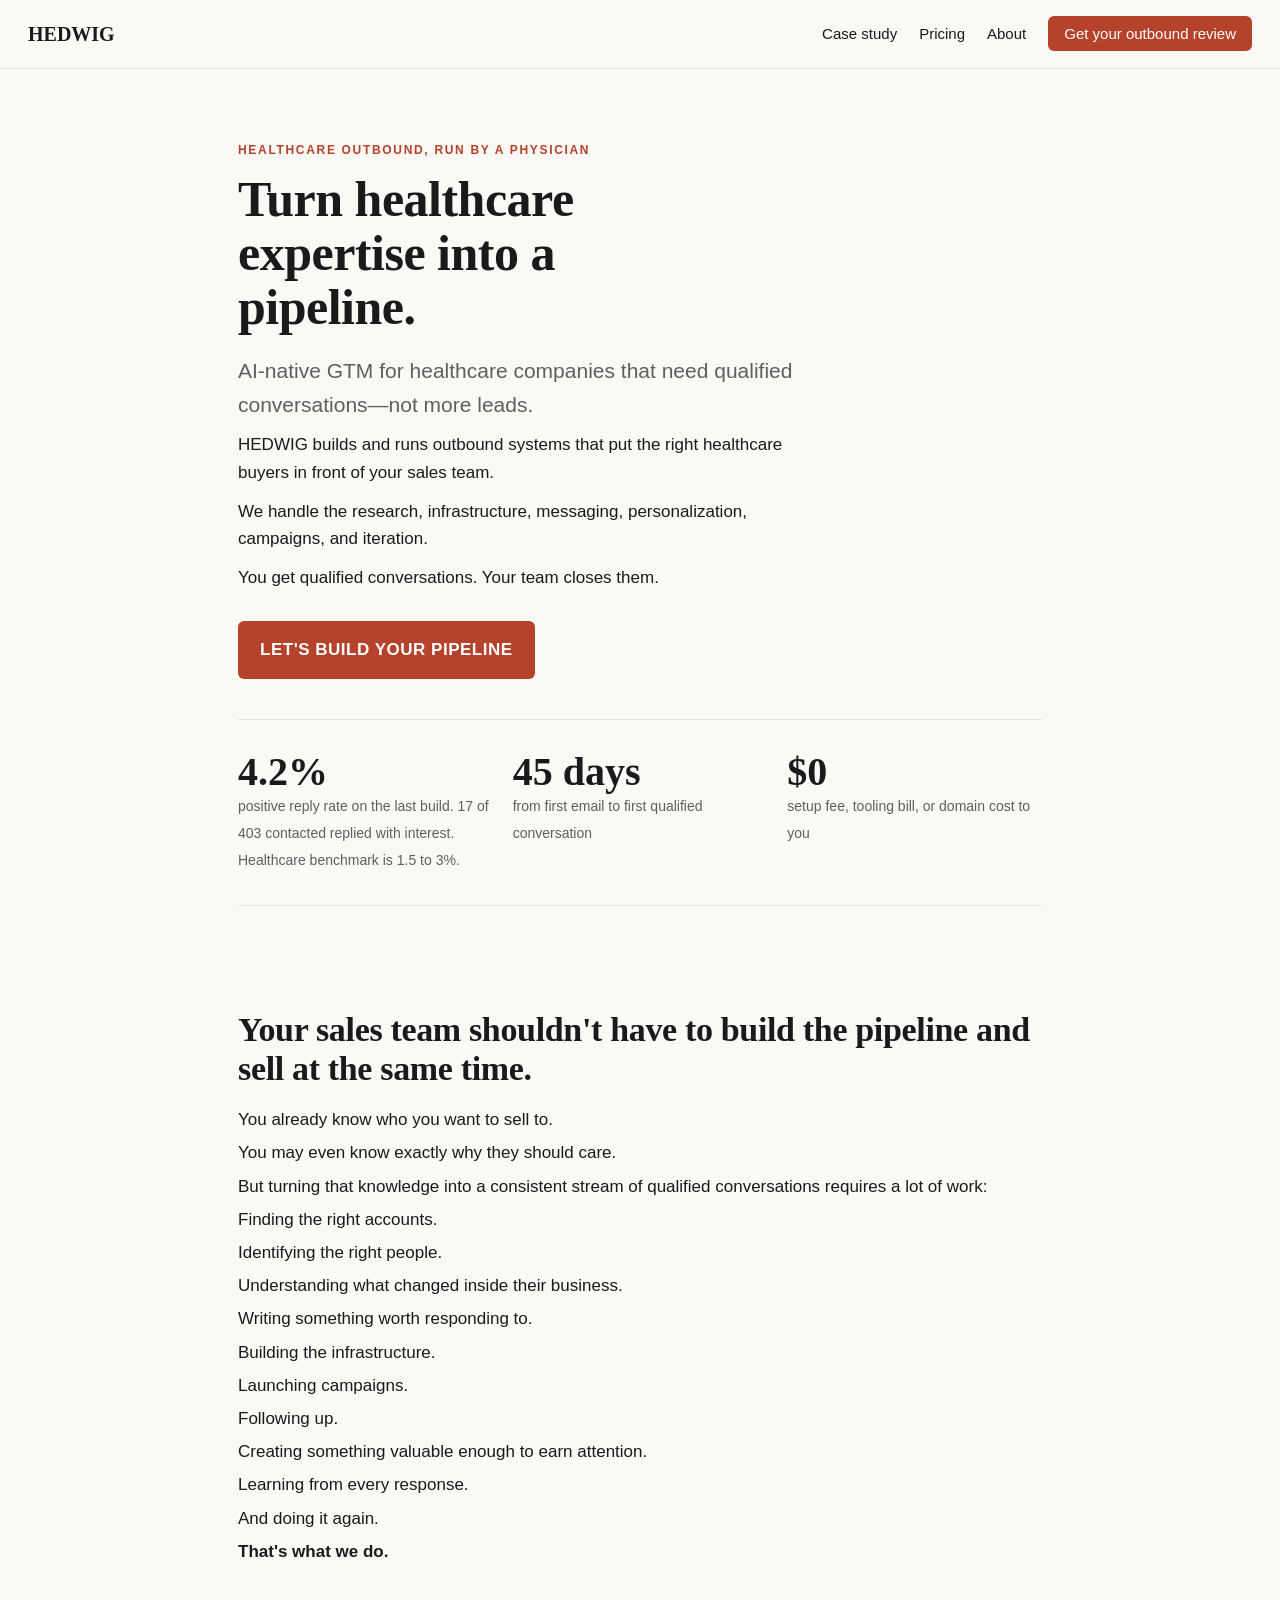
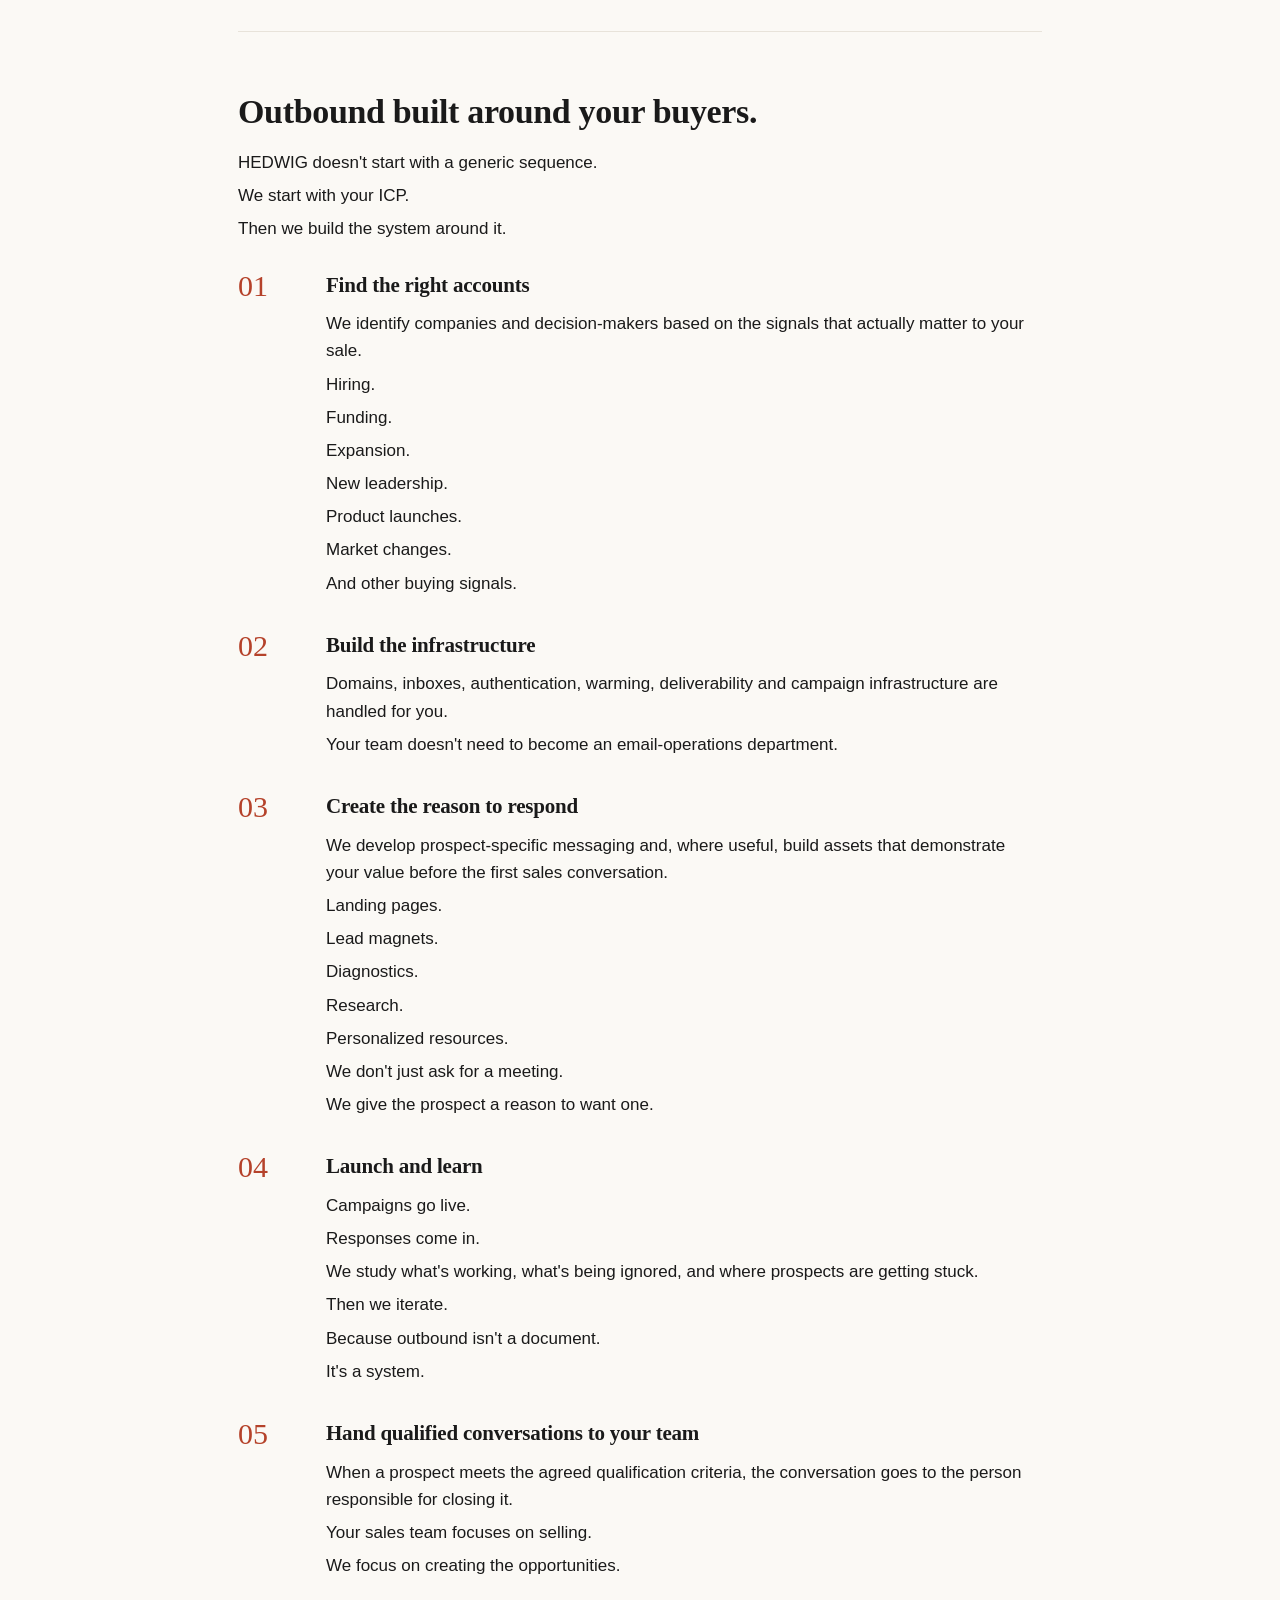
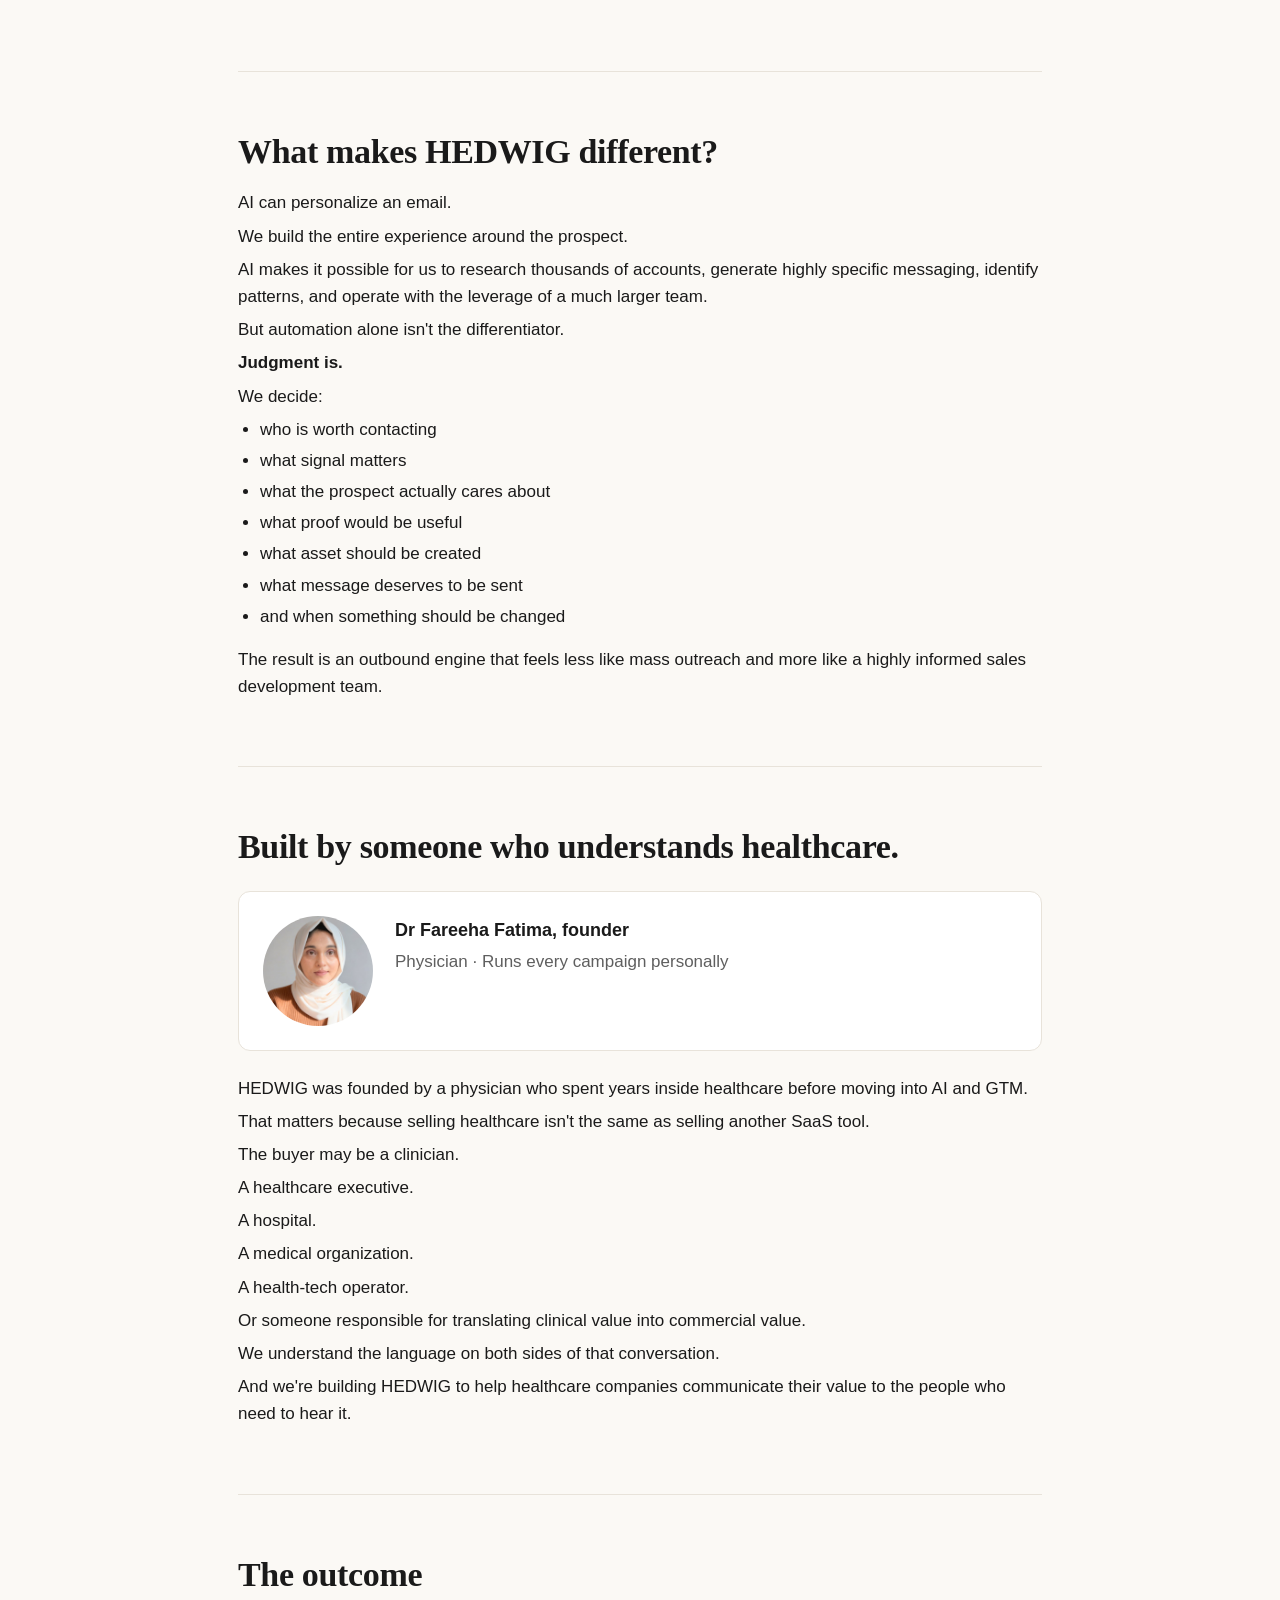
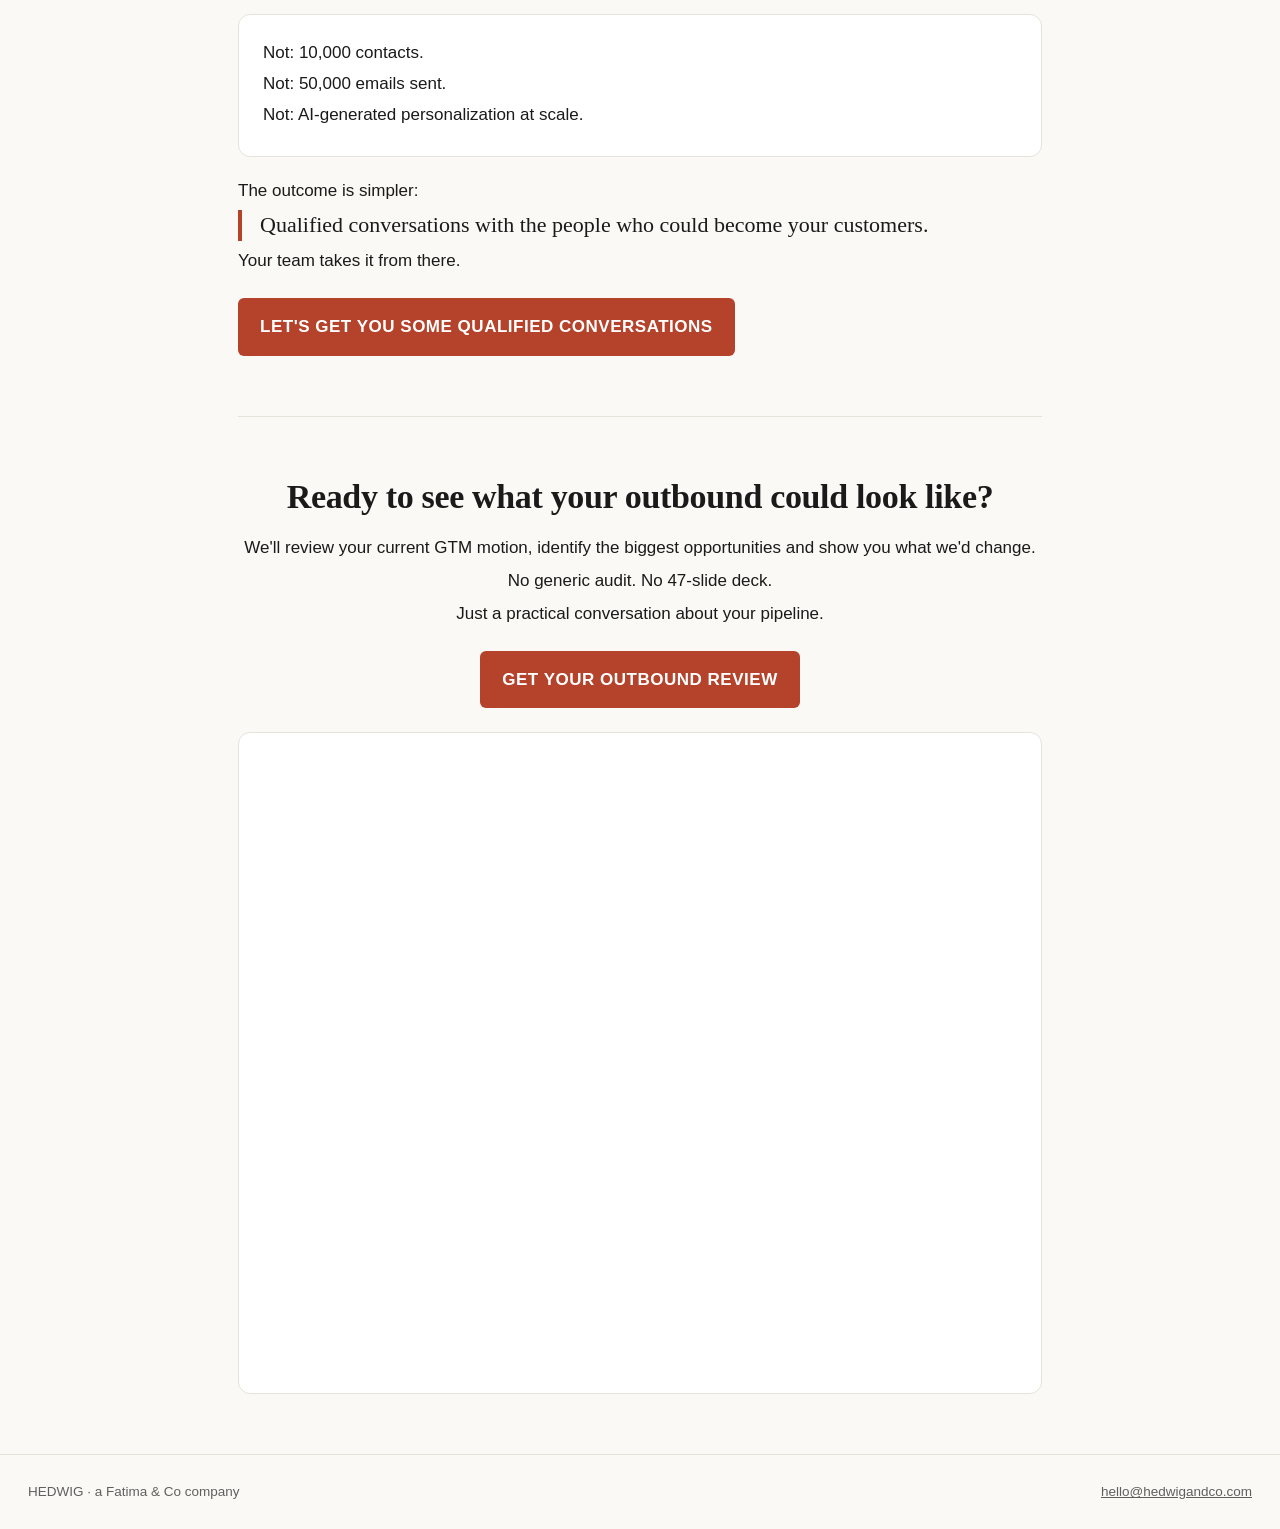
==== hedwig/index.html @ 17bd6959 "Add HEDWIG site (hedwig/), deploy task, maxDuration 300" ====
<!DOCTYPE html>
<html lang="en">
<head>
<meta charset="utf-8">
<meta name="viewport" content="width=device-width, initial-scale=1">
<title>HEDWIG — AI-native GTM for healthcare companies</title>
<meta name="description" content="HEDWIG builds and runs outbound systems that put the right healthcare buyers in front of your sales team. You get qualified conversations. Your team closes them.">
<link rel="stylesheet" href="styles.css">
</head>
<body>
<nav>
  <a class="brand" href="index.html">HEDWIG</a>
  <div class="links"><a href="case-study.html">Case study</a><a href="pricing.html">Pricing</a><a href="about.html">About</a><a class="btn" href="#review">Get your outbound review</a></div>
</nav>

<div class="wrap">

<section class="hero" style="border:0">
  <div class="kicker">Healthcare outbound, run by a physician</div>
  <h1>Turn healthcare expertise into a pipeline.</h1>
  <p class="lead">AI-native GTM for healthcare companies that need qualified conversations—not more leads.</p>
  <p>HEDWIG builds and runs outbound systems that put the right healthcare buyers in front of your sales team.</p>
  <p>We handle the research, infrastructure, messaging, personalization, campaigns, and iteration.</p>
  <p>You get qualified conversations. Your team closes them.</p>
  <a class="cta" href="#review">LET'S BUILD YOUR PIPELINE</a>

  <div class="stat">
    <div><b>4.2%</b><span>positive reply rate on the last build. 17 of 403 contacted replied with interest. Healthcare benchmark is 1.5 to 3%.</span></div>
    <div><b>45 days</b><span>from first email to first qualified conversation</span></div>
    <div><b>$0</b><span>setup fee, tooling bill, or domain cost to you</span></div>
  </div>
</section>

<section class="lines">
  <h2>Your sales team shouldn't have to build the pipeline and sell at the same time.</h2>
  <p>You already know who you want to sell to.</p>
  <p>You may even know exactly why they should care.</p>
  <p class="gap">But turning that knowledge into a consistent stream of qualified conversations requires a lot of work:</p>
  <p class="gap">Finding the right accounts.</p>
  <p>Identifying the right people.</p>
  <p>Understanding what changed inside their business.</p>
  <p>Writing something worth responding to.</p>
  <p>Building the infrastructure.</p>
  <p>Launching campaigns.</p>
  <p>Following up.</p>
  <p>Creating something valuable enough to earn attention.</p>
  <p>Learning from every response.</p>
  <p>And doing it again.</p>
  <p class="gap"><b>That's what we do.</b></p>
</section>

<section>
  <h2>Outbound built around your buyers.</h2>
  <div class="lines">
    <p>HEDWIG doesn't start with a generic sequence.</p>
    <p>We start with your ICP.</p>
    <p>Then we build the system around it.</p>
  </div>

  <div class="step"><div class="n">01</div><div><h3>Find the right accounts</h3><div class="lines"><p>We identify companies and decision-makers based on the signals that actually matter to your sale.</p><p class="gap">Hiring.</p><p>Funding.</p><p>Expansion.</p><p>New leadership.</p><p>Product launches.</p><p>Market changes.</p><p>And other buying signals.</p></div></div></div>

  <div class="step"><div class="n">02</div><div><h3>Build the infrastructure</h3><div class="lines"><p>Domains, inboxes, authentication, warming, deliverability and campaign infrastructure are handled for you.</p><p class="gap">Your team doesn't need to become an email-operations department.</p></div></div></div>

  <div class="step"><div class="n">03</div><div><h3>Create the reason to respond</h3><div class="lines"><p>We develop prospect-specific messaging and, where useful, build assets that demonstrate your value before the first sales conversation.</p><p class="gap">Landing pages.</p><p>Lead magnets.</p><p>Diagnostics.</p><p>Research.</p><p>Personalized resources.</p><p class="gap">We don't just ask for a meeting.</p><p>We give the prospect a reason to want one.</p></div></div></div>

  <div class="step"><div class="n">04</div><div><h3>Launch and learn</h3><div class="lines"><p>Campaigns go live.</p><p>Responses come in.</p><p>We study what's working, what's being ignored, and where prospects are getting stuck.</p><p>Then we iterate.</p><p class="gap">Because outbound isn't a document.</p><p>It's a system.</p></div></div></div>

  <div class="step"><div class="n">05</div><div><h3>Hand qualified conversations to your team</h3><div class="lines"><p>When a prospect meets the agreed qualification criteria, the conversation goes to the person responsible for closing it.</p><p class="gap">Your sales team focuses on selling.</p><p>We focus on creating the opportunities.</p></div></div></div>
</section>

<section class="lines">
  <h2>What makes HEDWIG different?</h2>
  <p>AI can personalize an email.</p>
  <p>We build the entire experience around the prospect.</p>
  <p class="gap">AI makes it possible for us to research thousands of accounts, generate highly specific messaging, identify patterns, and operate with the leverage of a much larger team.</p>
  <p class="gap">But automation alone isn't the differentiator.</p>
  <p><b>Judgment is.</b></p>
  <p class="gap">We decide:</p>
  <ul>
    <li>who is worth contacting</li>
    <li>what signal matters</li>
    <li>what the prospect actually cares about</li>
    <li>what proof would be useful</li>
    <li>what asset should be created</li>
    <li>what message deserves to be sent</li>
    <li>and when something should be changed</li>
  </ul>
  <p>The result is an outbound engine that feels less like mass outreach and more like a highly informed sales development team.</p>
</section>

<section class="lines">
  <h2>Built by someone who understands healthcare.</h2>
  <div class="founder">
    <img class="ph" src="fareeha.jpg" alt="Dr Fareeha Fatima">
    <div><b>Dr Fareeha Fatima, founder</b><span style="color:var(--muted)">Physician · Runs every campaign personally</span></div>
  </div>
  <p>HEDWIG was founded by a physician who spent years inside healthcare before moving into AI and GTM.</p>
  <p class="gap">That matters because selling healthcare isn't the same as selling another SaaS tool.</p>
  <p class="gap">The buyer may be a clinician.</p>
  <p>A healthcare executive.</p>
  <p>A hospital.</p>
  <p>A medical organization.</p>
  <p>A health-tech operator.</p>
  <p>Or someone responsible for translating clinical value into commercial value.</p>
  <p class="gap">We understand the language on both sides of that conversation.</p>
  <p>And we're building HEDWIG to help healthcare companies communicate their value to the people who need to hear it.</p>
</section>

<section class="lines">
  <h2>The outcome</h2>
  <div class="not">
    <p>Not: 10,000 contacts.</p>
    <p>Not: 50,000 emails sent.</p>
    <p>Not: AI-generated personalization at scale.</p>
  </div>
  <p>The outcome is simpler:</p>
  <p class="quote">Qualified conversations with the people who could become your customers.</p>
  <p>Your team takes it from there.</p>
  <a class="cta" href="#review">LET'S GET YOU SOME QUALIFIED CONVERSATIONS</a>
</section>

<section class="book" id="review">
  <h2>Ready to see what your outbound could look like?</h2>
  <div class="lines">
    <p>We'll review your current GTM motion, identify the biggest opportunities and show you what we'd change.</p>
    <p class="gap">No generic audit. No 47-slide deck.</p>
    <p>Just a practical conversation about your pipeline.</p>
  </div>
  <a class="cta" href="#review">GET YOUR OUTBOUND REVIEW</a>
  <div class="cal">
    <div class="calendly-inline-widget" data-url="https://calendly.com/hifareeha/discovery-meeting-with-fareeha?hide_gdpr_banner=1" style="min-width:320px;height:660px;"></div>
    <script src="https://assets.calendly.com/assets/external/widget.js" async></script>
  </div>
</section>

</div>

<footer>
  <span>HEDWIG · a Fatima &amp; Co company</span>
  <span><a href="mailto:hello@hedwigandco.com">hello@hedwigandco.com</a></span>
</footer>
</body>
</html>
---- hedwig/styles.css ----
:root{color-scheme:light;--ink:#1a1a1a;--muted:#5f5f5f;--line:#e8e3da;--bg:#fbf9f5;--card:#fff;--acc:#b5422a;--acc2:#1f3a5f}
*{box-sizing:border-box}
html{scroll-behavior:smooth}
body{margin:0;background:var(--bg);color:var(--ink);font:17px/1.6 -apple-system,"Segoe UI",Helvetica,Arial,sans-serif}
h1,h2,h3{font-family:Georgia,"Times New Roman",serif;letter-spacing:-.01em;margin:0}
a{color:var(--acc2)}
nav{display:flex;justify-content:space-between;align-items:center;padding:18px 28px;border-bottom:1px solid var(--line);background:var(--bg);position:sticky;top:0;z-index:10}
nav .brand{font-family:Georgia,serif;font-size:20px;font-weight:700;color:var(--ink);text-decoration:none}
nav .links a{margin-left:22px;color:var(--ink);text-decoration:none;font-size:15px}
nav .links a.btn{background:var(--acc);color:#fff;padding:9px 16px;border-radius:6px}
nav .links a.on{border-bottom:2px solid var(--acc)}
.wrap{max-width:860px;margin:0 auto;padding:0 28px}
.hero{padding:72px 0 44px}
.hero h1{font-size:50px;line-height:1.08;max-width:18ch}
.hero .lead{font-size:21px;color:var(--muted);margin:20px 0 10px;max-width:50ch}
.hero p{max-width:60ch}
.kicker{font-size:12px;letter-spacing:.14em;text-transform:uppercase;color:var(--acc);font-weight:700;margin-bottom:12px}
.cta{display:inline-block;background:var(--acc);color:#fff;padding:15px 22px;border-radius:6px;text-decoration:none;font-weight:700;letter-spacing:.03em;margin-top:18px}
.cta.ghost{background:transparent;color:var(--ink);border:1.5px solid var(--ink)}
.stat{padding:32px 0;border-top:1px solid var(--line);border-bottom:1px solid var(--line);display:grid;grid-template-columns:repeat(3,1fr);gap:20px;margin-top:40px}
.stat b{display:block;font-size:40px;font-family:Georgia,serif;line-height:1}.stat span{color:var(--muted);font-size:14px}
section{padding:60px 0;border-bottom:1px solid var(--line)}
section:last-of-type{border:0}
section h2{font-size:34px;margin-bottom:18px;line-height:1.15}
section h3{font-size:22px;margin:34px 0 10px}
p{margin:0 0 12px}
.lines p{margin:0 0 6px}
.gap{margin-top:22px}
ul{margin:6px 0 16px;padding-left:22px}li{margin:4px 0}
.step{display:grid;grid-template-columns:72px 1fr;gap:16px;margin:26px 0}
.step .n{font-family:Georgia,serif;font-size:30px;color:var(--acc);line-height:1.1}
.step h3{margin:0 0 8px;font-size:21px}
.founder{display:grid;grid-template-columns:110px 1fr;gap:22px;align-items:start;background:var(--card);border:1px solid var(--line);border-radius:12px;padding:24px;margin:24px 0}
.founder .ph{width:110px;height:110px;border-radius:50%;object-fit:cover;background:#e8e3da;display:block}
.founder b{display:block;font-size:18px;margin-bottom:4px}
.not{background:var(--card);border:1px solid var(--line);border-radius:12px;padding:24px;margin:20px 0}
.not p{margin:0 0 4px}
.quote{font-family:Georgia,serif;font-size:22px;line-height:1.4;border-left:4px solid var(--acc);padding-left:18px;margin:22px 0;color:var(--ink)}
.plans{display:grid;grid-template-columns:1.3fr 1fr;gap:20px;margin:28px 0}
.plan{background:var(--card);border:1px solid var(--line);border-radius:14px;padding:28px}
.plan.rec{border:2px solid var(--ink)}
.plan .tag{font-size:12px;letter-spacing:.12em;text-transform:uppercase;color:var(--acc);font-weight:700}
.plan .big{font-family:Georgia,serif;font-size:48px;line-height:1;margin:10px 0 4px}
.plan .per{color:var(--muted);font-size:15px}
.plan h4{margin:20px 0 6px;font-size:14px;letter-spacing:.08em;text-transform:uppercase;color:var(--muted)}
.plan ul{margin:0 0 6px;padding-left:18px;font-size:15px}
.cal{margin:24px 0 0;min-height:660px;border:1px solid var(--line);border-radius:12px;background:var(--card);overflow:hidden}
.book{text-align:center}
.book .lines p{margin:0 0 6px}
footer{border-top:1px solid var(--line);padding:26px 28px;font-size:13.5px;color:var(--muted);display:flex;justify-content:space-between;flex-wrap:wrap;gap:10px}
footer a{color:var(--muted)}
@media (max-width:720px){.hero h1{font-size:36px}.stat,.plans{grid-template-columns:1fr}.step{grid-template-columns:48px 1fr}.founder{grid-template-columns:1fr}nav .links a{margin-left:12px;font-size:14px}}
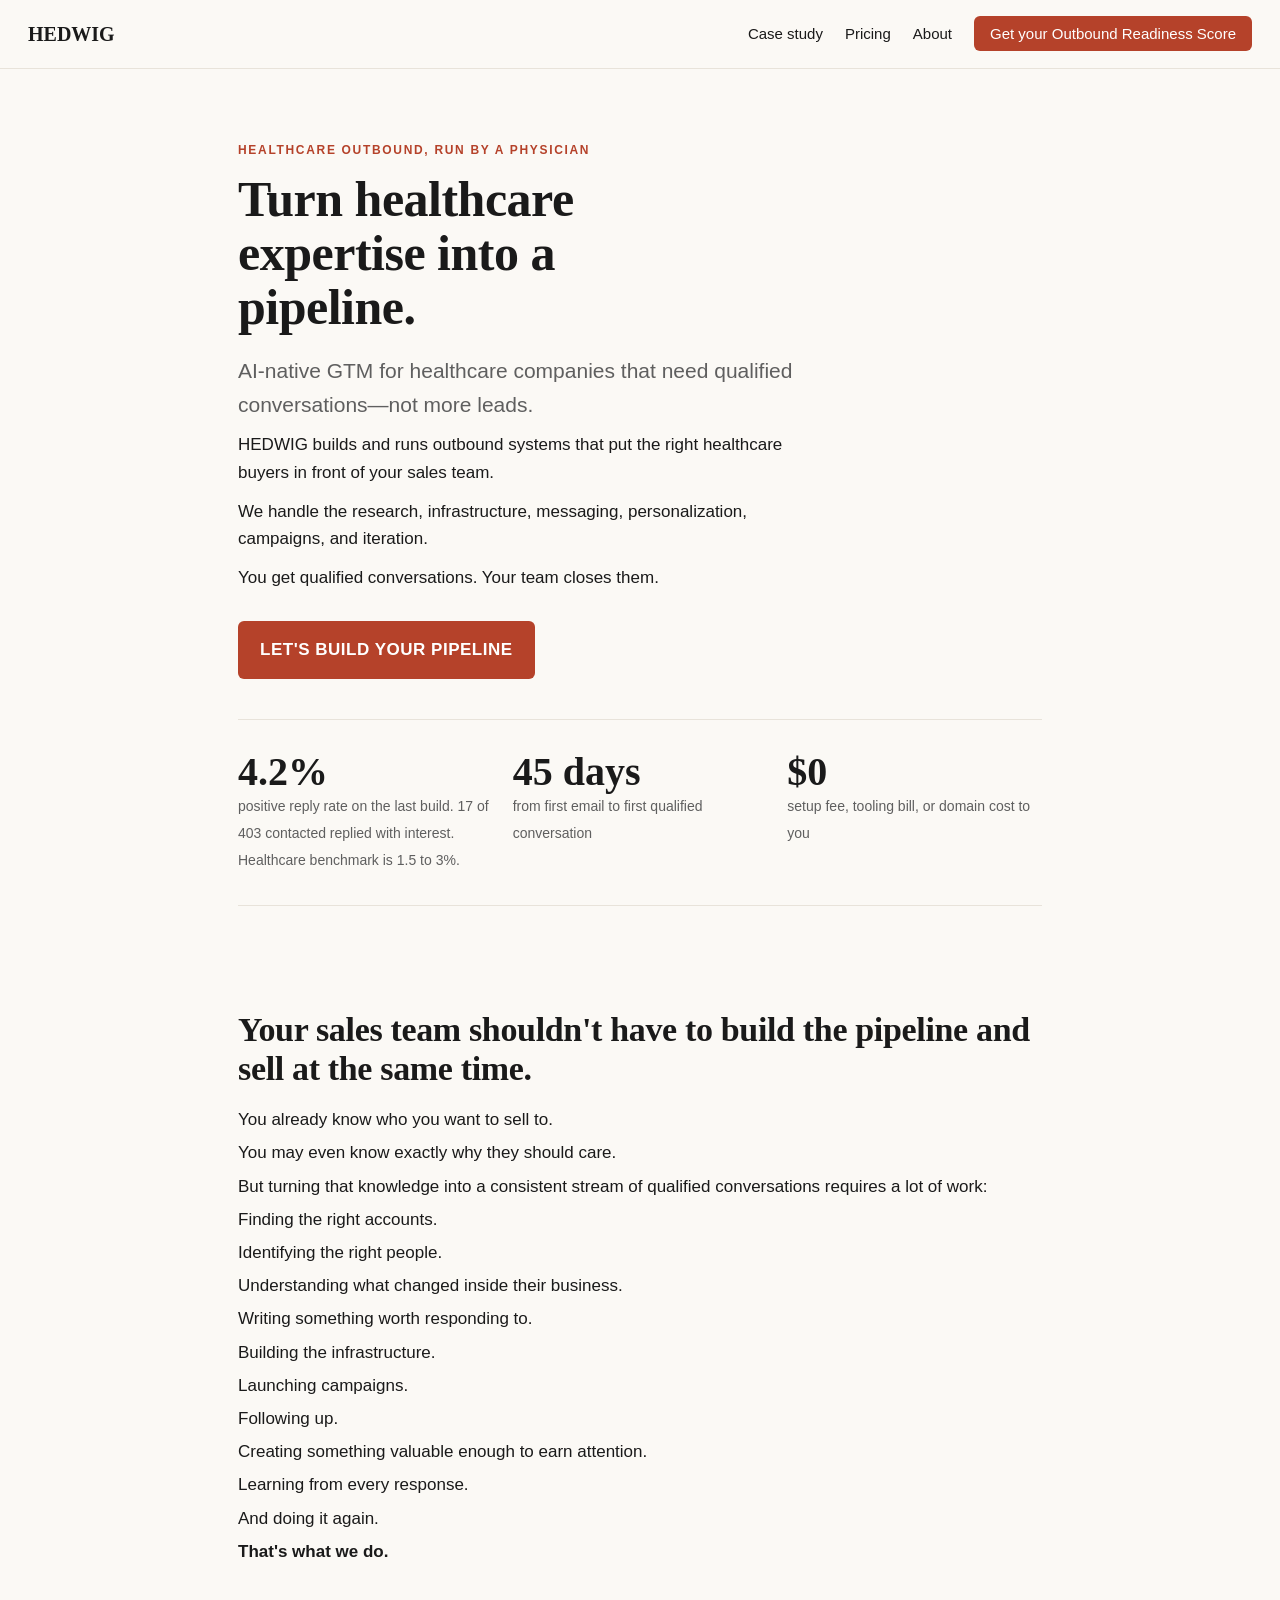
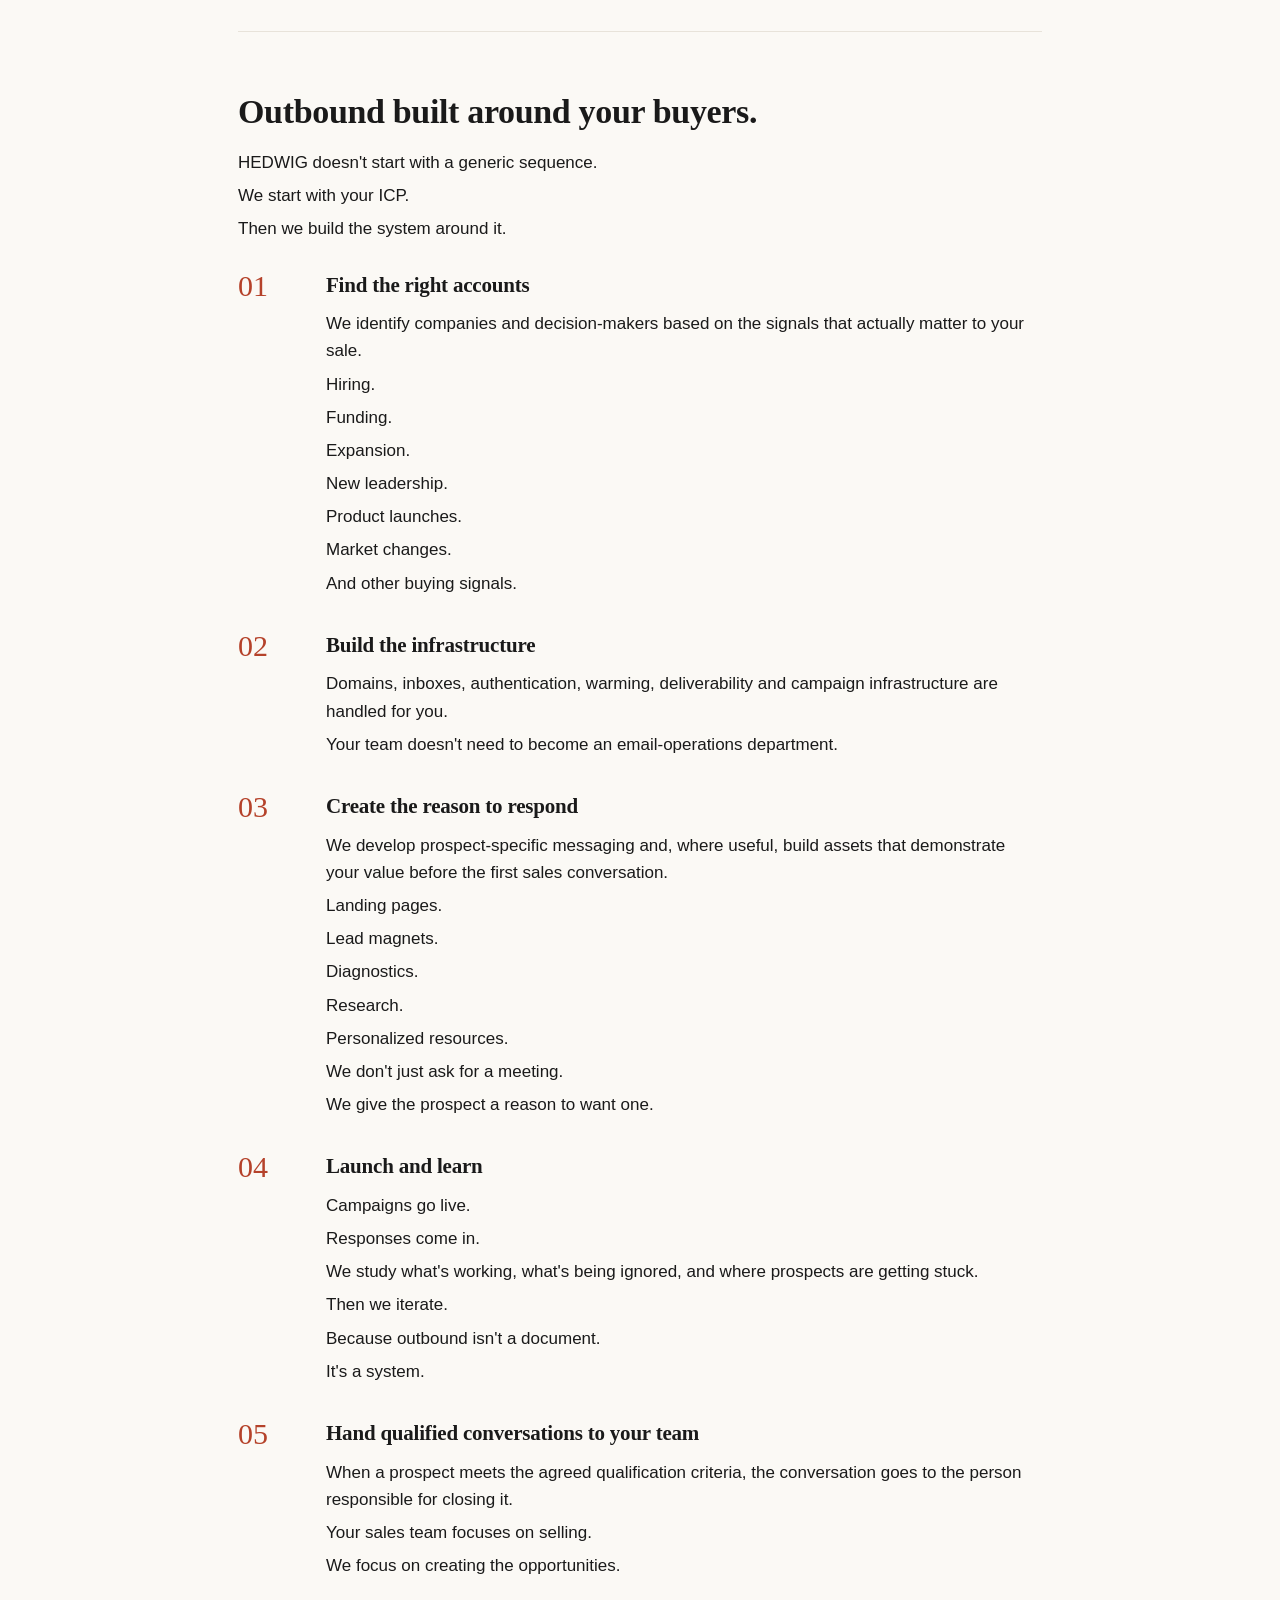
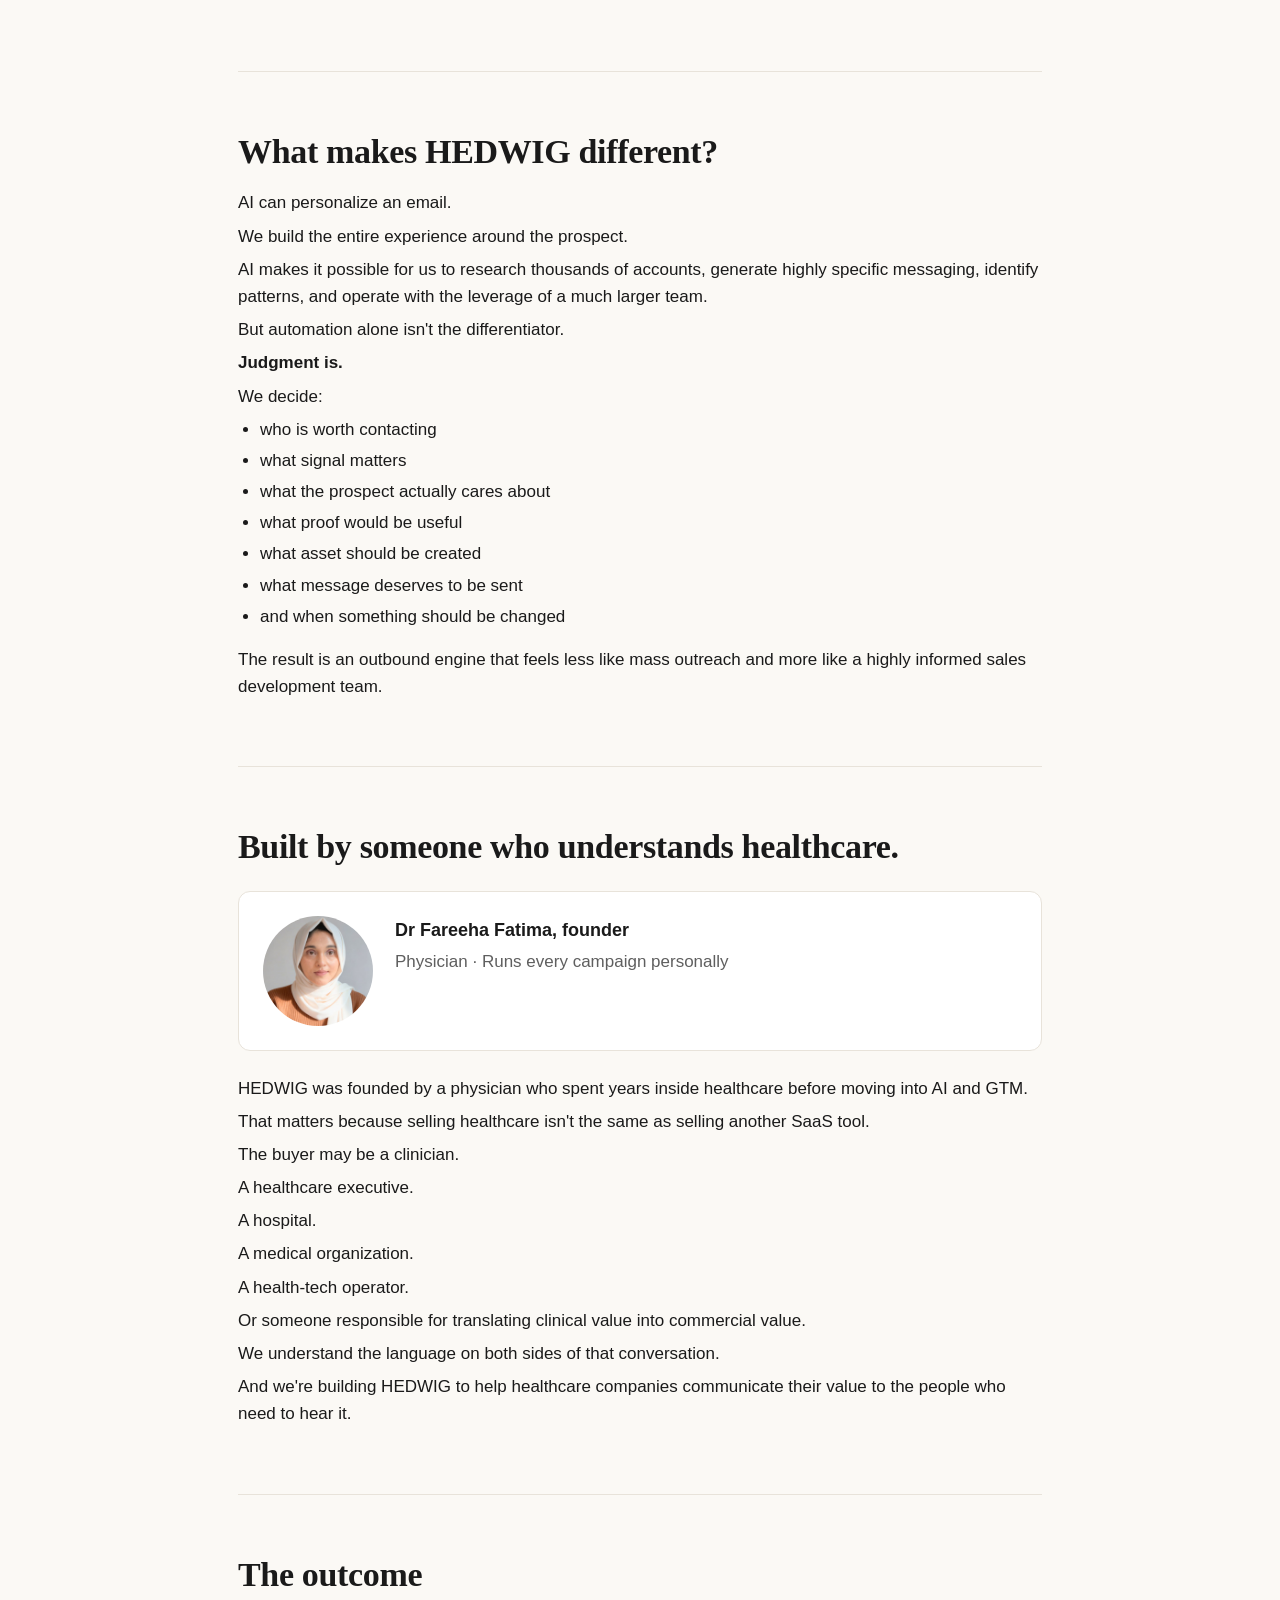
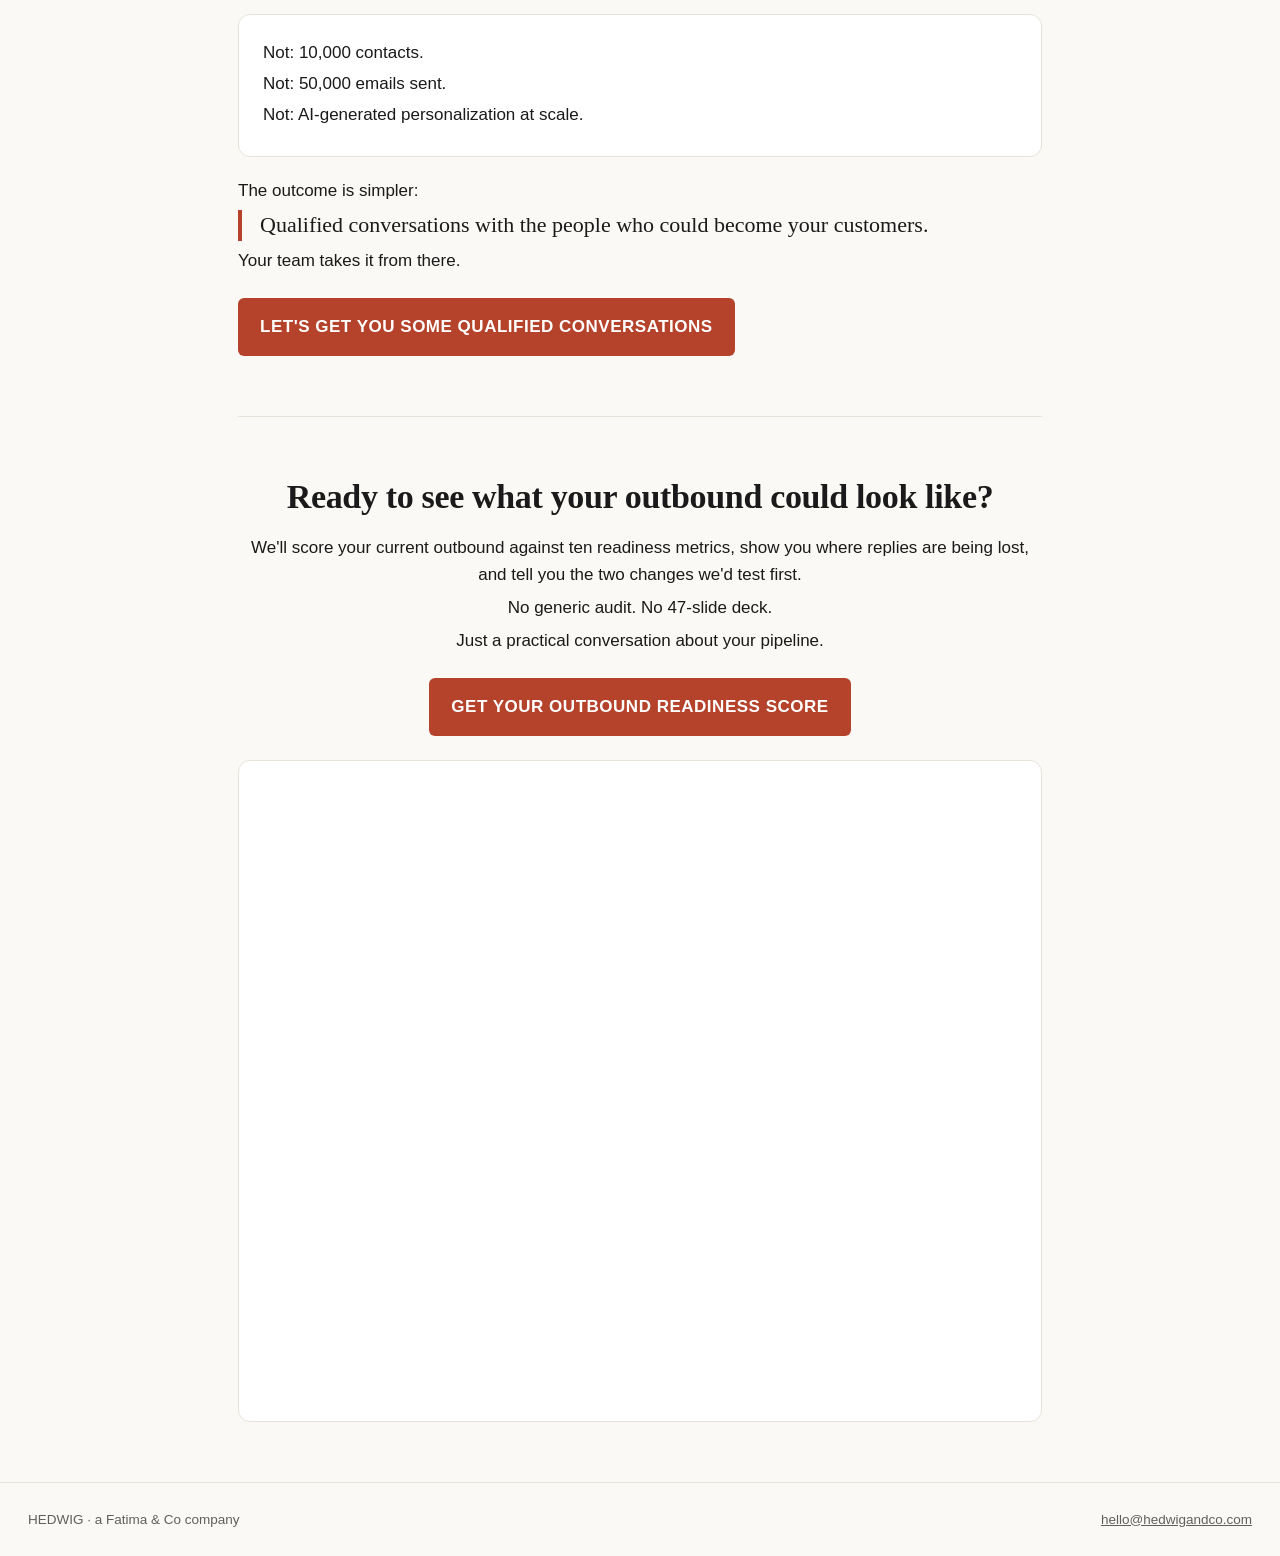
==== commit f4706ce1: "ok" ====
--- a/hedwig/index.html
+++ b/hedwig/index.html
@@ -10,7 +10,7 @@
 <body>
 <nav>
   <a class="brand" href="index.html">HEDWIG</a>
-  <div class="links"><a href="case-study.html">Case study</a><a href="pricing.html">Pricing</a><a href="about.html">About</a><a class="btn" href="#review">Get your outbound review</a></div>
+  <div class="links"><a href="case-study.html">Case study</a><a href="pricing.html">Pricing</a><a href="about.html">About</a><a class="btn" href="#score">Get your Outbound Readiness Score</a></div>
 </nav>
 
 <div class="wrap">
@@ -22,7 +22,7 @@
   <p>HEDWIG builds and runs outbound systems that put the right healthcare buyers in front of your sales team.</p>
   <p>We handle the research, infrastructure, messaging, personalization, campaigns, and iteration.</p>
   <p>You get qualified conversations. Your team closes them.</p>
-  <a class="cta" href="#review">LET'S BUILD YOUR PIPELINE</a>
+  <a class="cta" href="#score">LET'S BUILD YOUR PIPELINE</a>
 
   <div class="stat">
     <div><b>4.2%</b><span>positive reply rate on the last build. 17 of 403 contacted replied with interest. Healthcare benchmark is 1.5 to 3%.</span></div>
@@ -116,17 +116,17 @@
   <p>The outcome is simpler:</p>
   <p class="quote">Qualified conversations with the people who could become your customers.</p>
   <p>Your team takes it from there.</p>
-  <a class="cta" href="#review">LET'S GET YOU SOME QUALIFIED CONVERSATIONS</a>
+  <a class="cta" href="#score">LET'S GET YOU SOME QUALIFIED CONVERSATIONS</a>
 </section>
 
-<section class="book" id="review">
+<section class="book" id="score">
   <h2>Ready to see what your outbound could look like?</h2>
   <div class="lines">
-    <p>We'll review your current GTM motion, identify the biggest opportunities and show you what we'd change.</p>
+    <p>We'll score your current outbound against ten readiness metrics, show you where replies are being lost, and tell you the two changes we'd test first.</p>
     <p class="gap">No generic audit. No 47-slide deck.</p>
     <p>Just a practical conversation about your pipeline.</p>
   </div>
-  <a class="cta" href="#review">GET YOUR OUTBOUND REVIEW</a>
+  <a class="cta" href="#score">GET YOUR OUTBOUND READINESS SCORE</a>
   <div class="cal">
     <div class="calendly-inline-widget" data-url="https://calendly.com/hifareeha/discovery-meeting-with-fareeha?hide_gdpr_banner=1" style="min-width:320px;height:660px;"></div>
     <script src="https://assets.calendly.com/assets/external/widget.js" async></script>
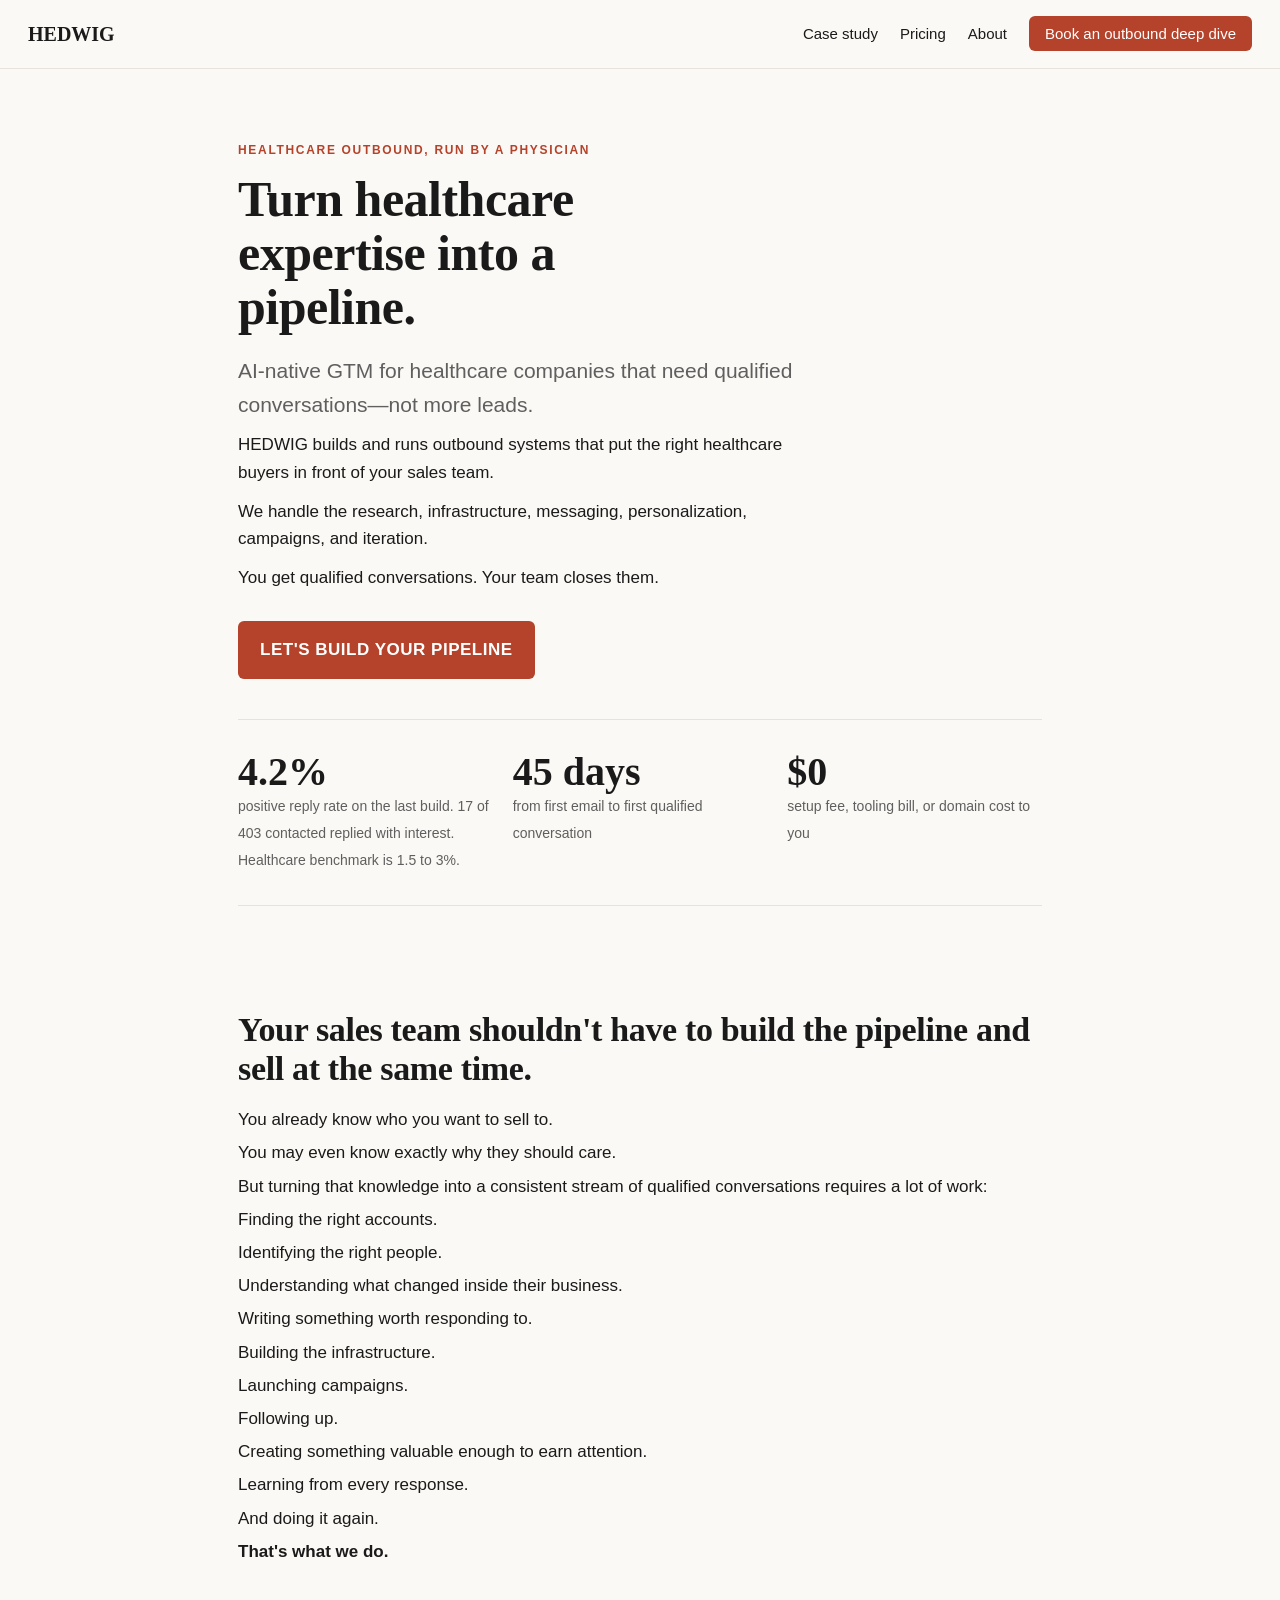
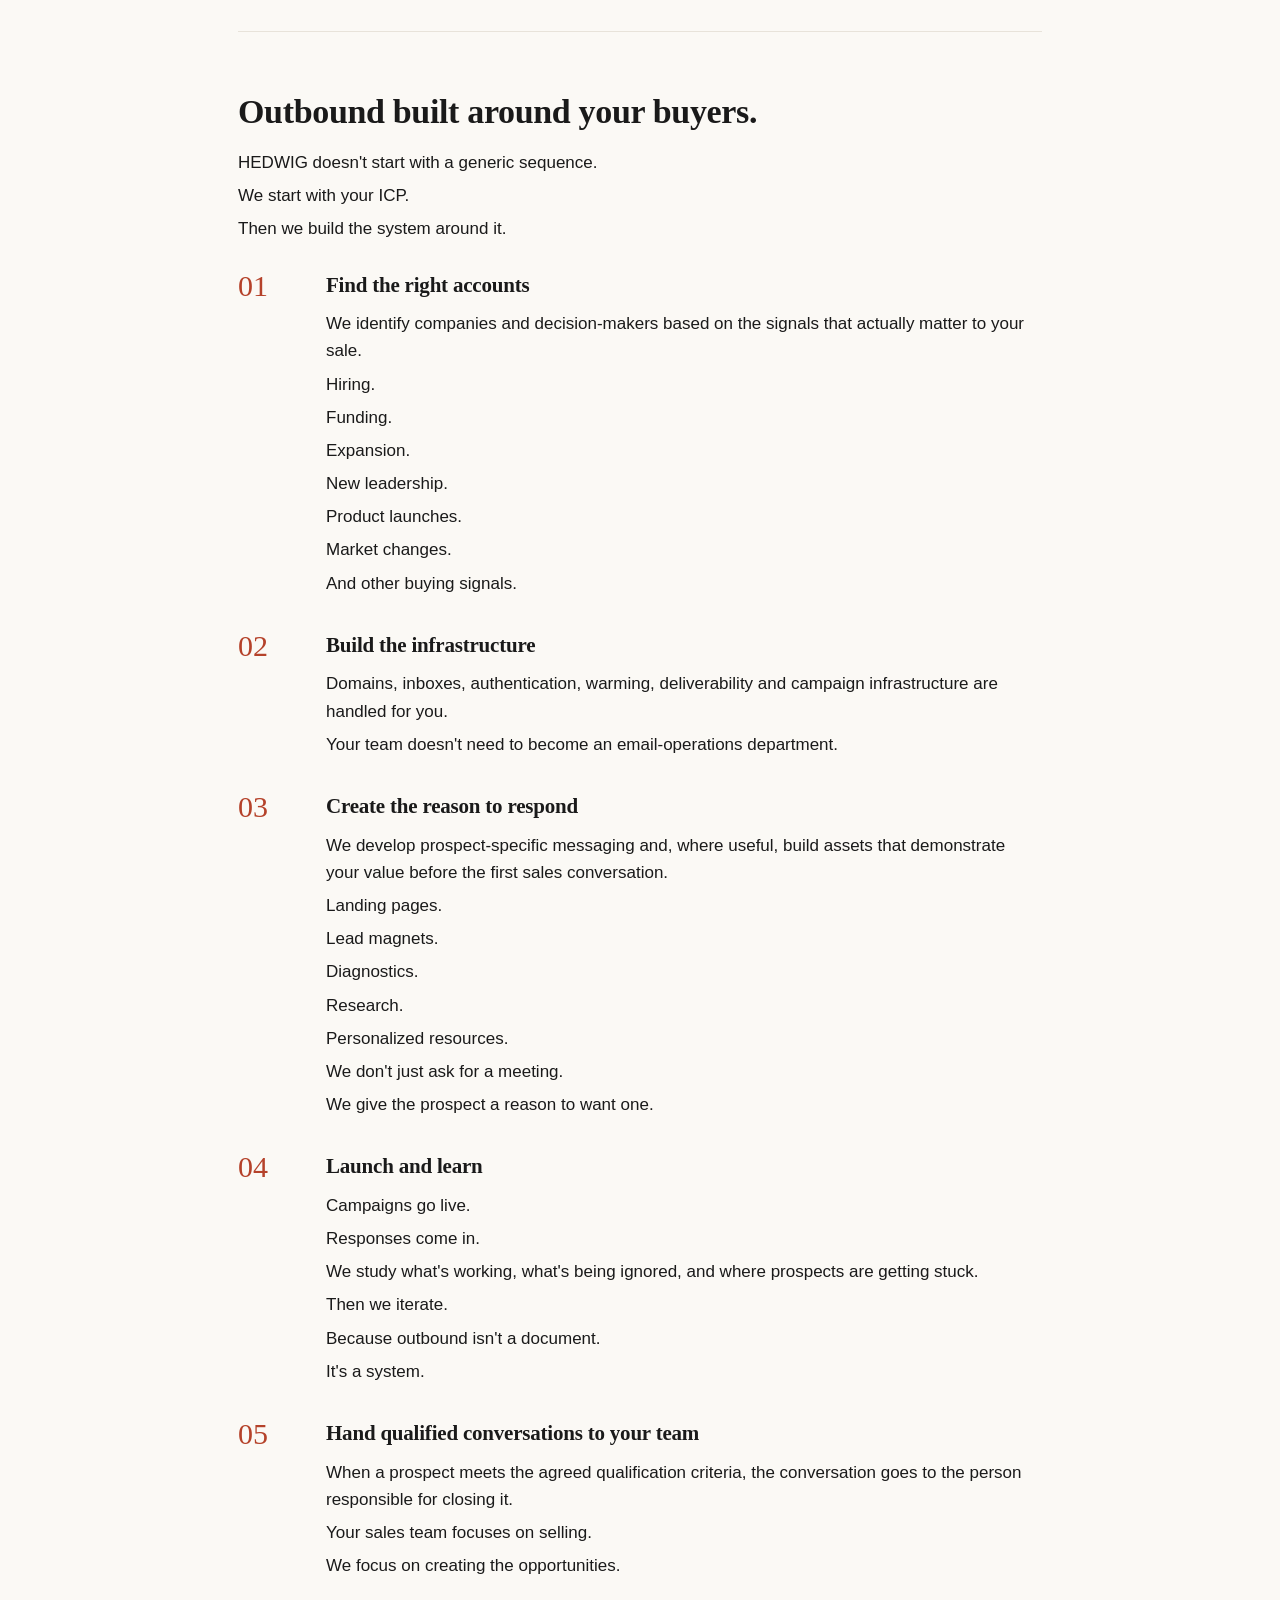
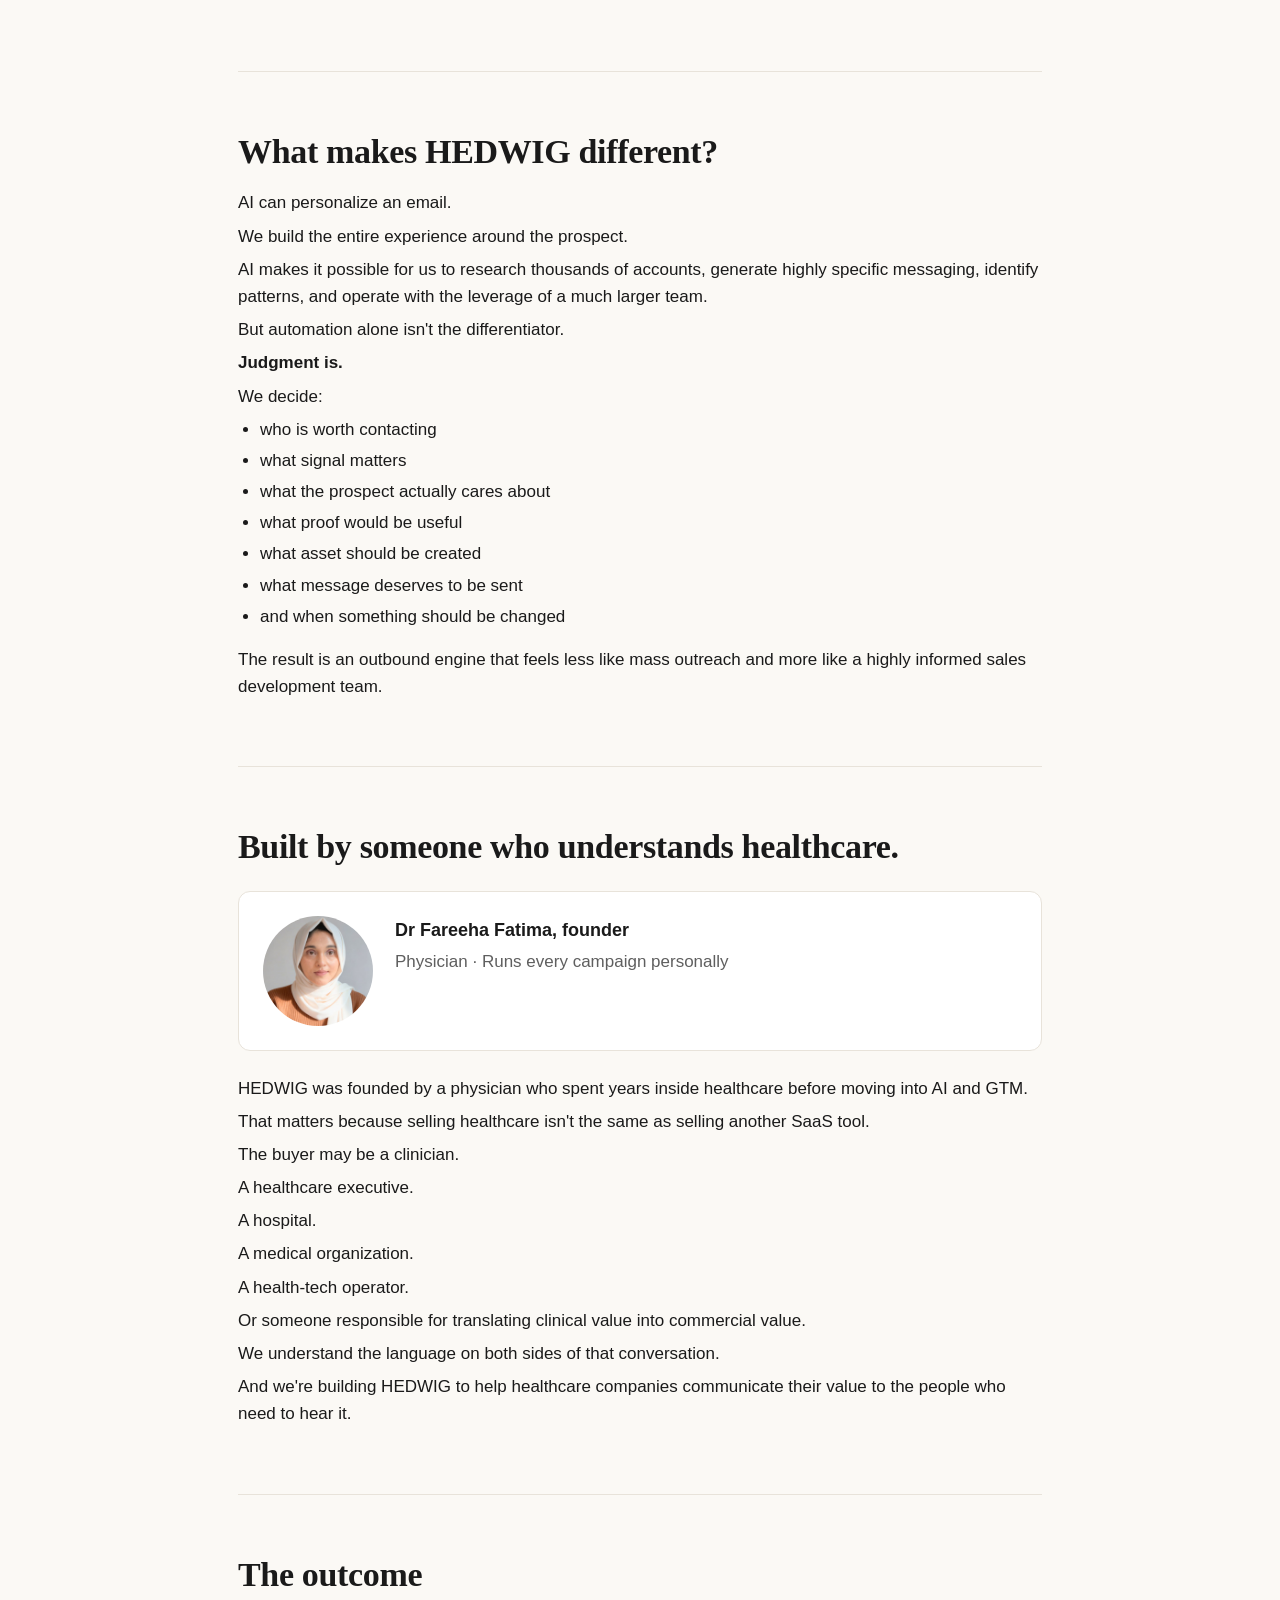
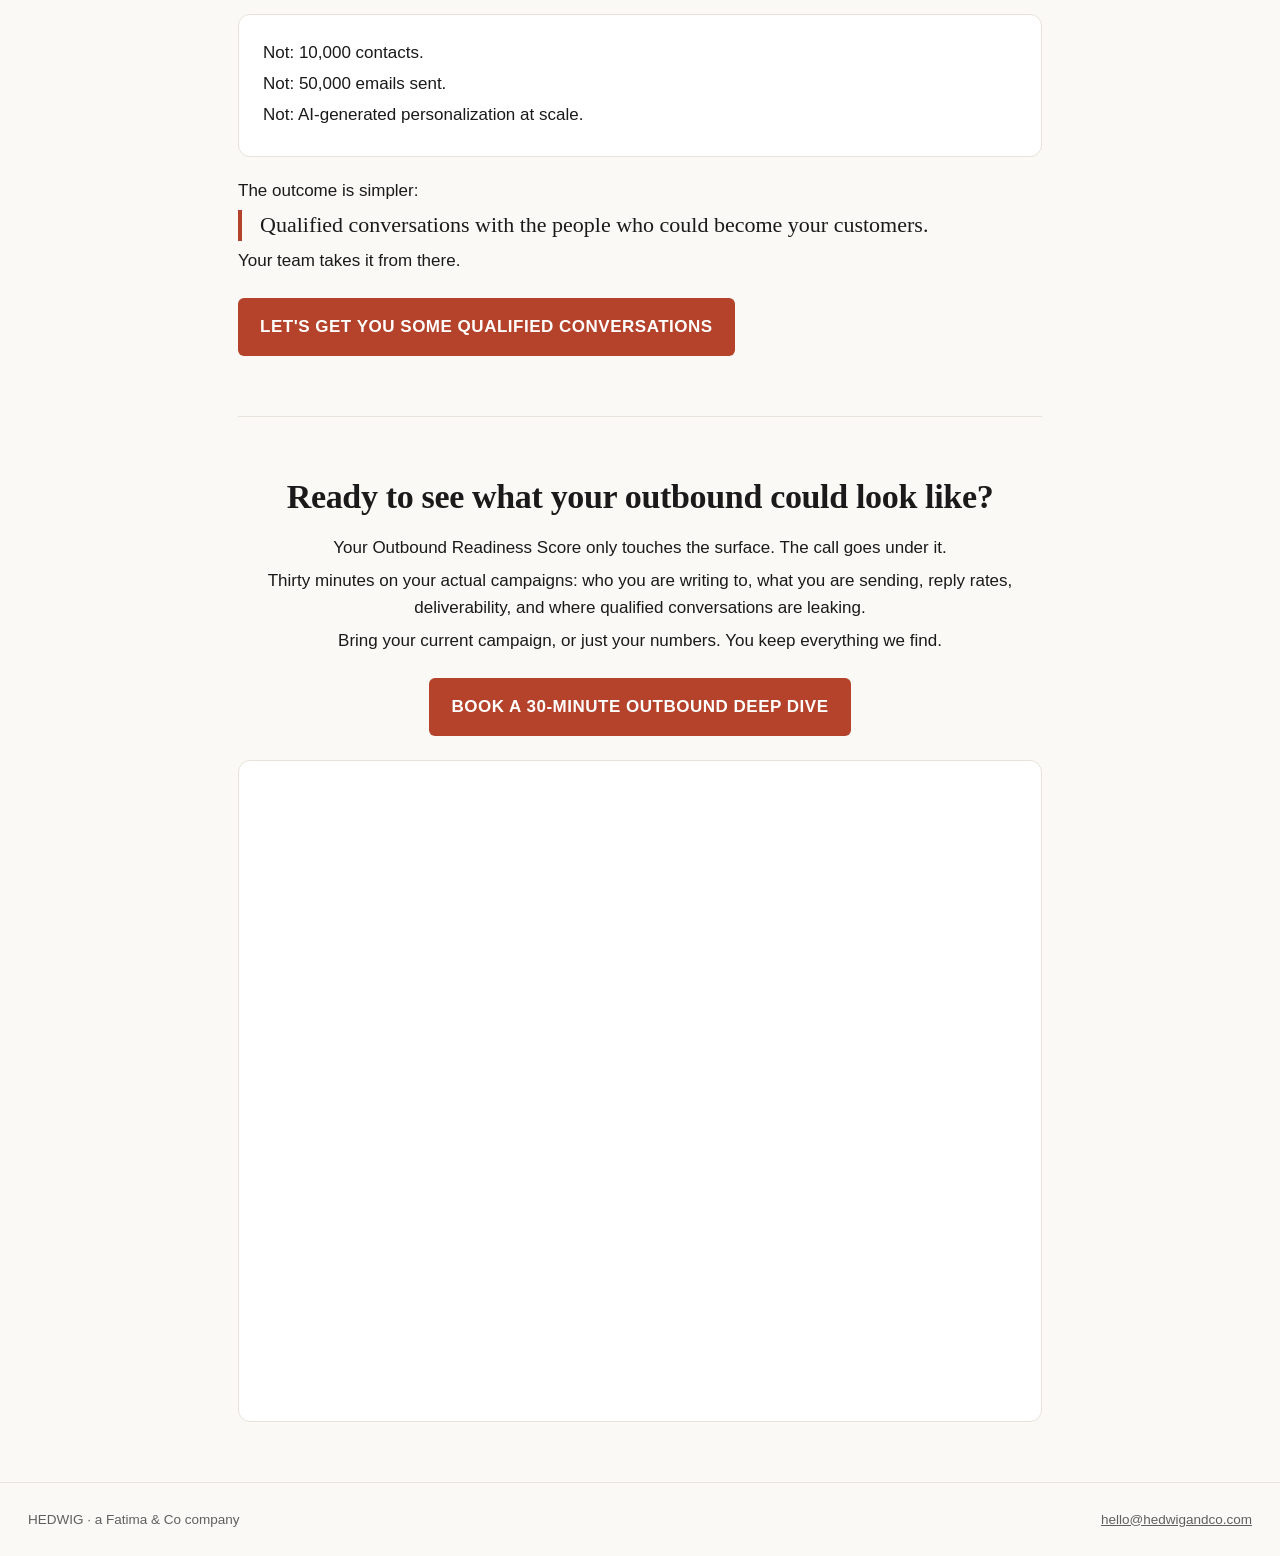
==== commit 72de0790: "ORS page: name via ?n=, video under headline, strengths then leaks, sub-sentences removed, deep-dive" ====
--- a/hedwig/index.html
+++ b/hedwig/index.html
@@ -10,7 +10,7 @@
 <body>
 <nav>
   <a class="brand" href="index.html">HEDWIG</a>
-  <div class="links"><a href="case-study.html">Case study</a><a href="pricing.html">Pricing</a><a href="about.html">About</a><a class="btn" href="#score">Get your Outbound Readiness Score</a></div>
+  <div class="links"><a href="case-study.html">Case study</a><a href="pricing.html">Pricing</a><a href="about.html">About</a><a class="btn" href="#score">Book an outbound deep dive</a></div>
 </nav>
 
 <div class="wrap">
@@ -122,11 +122,11 @@
 <section class="book" id="score">
   <h2>Ready to see what your outbound could look like?</h2>
   <div class="lines">
-    <p>We'll score your current outbound against ten readiness metrics, show you where replies are being lost, and tell you the two changes we'd test first.</p>
-    <p class="gap">No generic audit. No 47-slide deck.</p>
-    <p>Just a practical conversation about your pipeline.</p>
+    <p>Your Outbound Readiness Score only touches the surface. The call goes under it.</p>
+    <p>Thirty minutes on your actual campaigns: who you are writing to, what you are sending, reply rates, deliverability, and where qualified conversations are leaking.</p>
+    <p class="gap">Bring your current campaign, or just your numbers. You keep everything we find.</p>
   </div>
-  <a class="cta" href="#score">GET YOUR OUTBOUND READINESS SCORE</a>
+  <a class="cta" href="#score">BOOK A 30-MINUTE OUTBOUND DEEP DIVE</a>
   <div class="cal">
     <div class="calendly-inline-widget" data-url="https://calendly.com/hifareeha/discovery-meeting-with-fareeha?hide_gdpr_banner=1" style="min-width:320px;height:660px;"></div>
     <script src="https://assets.calendly.com/assets/external/widget.js" async></script>
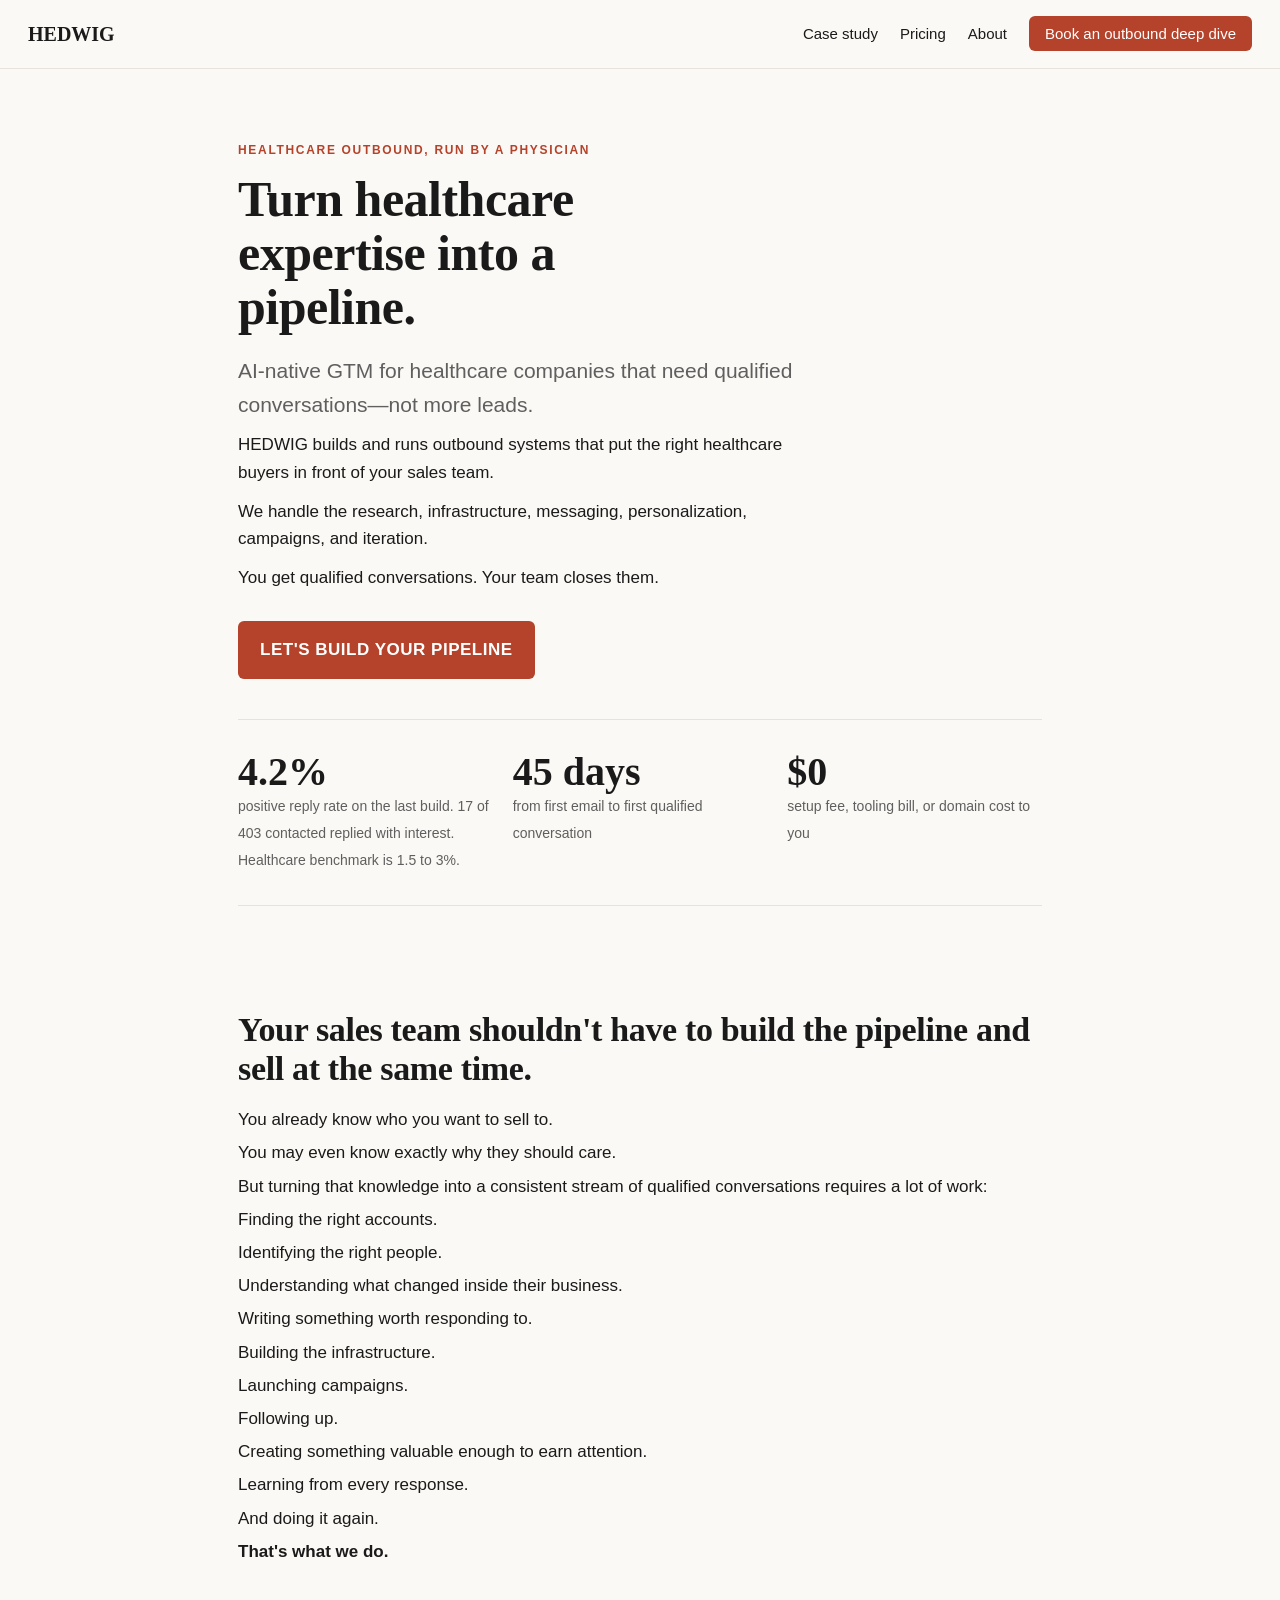
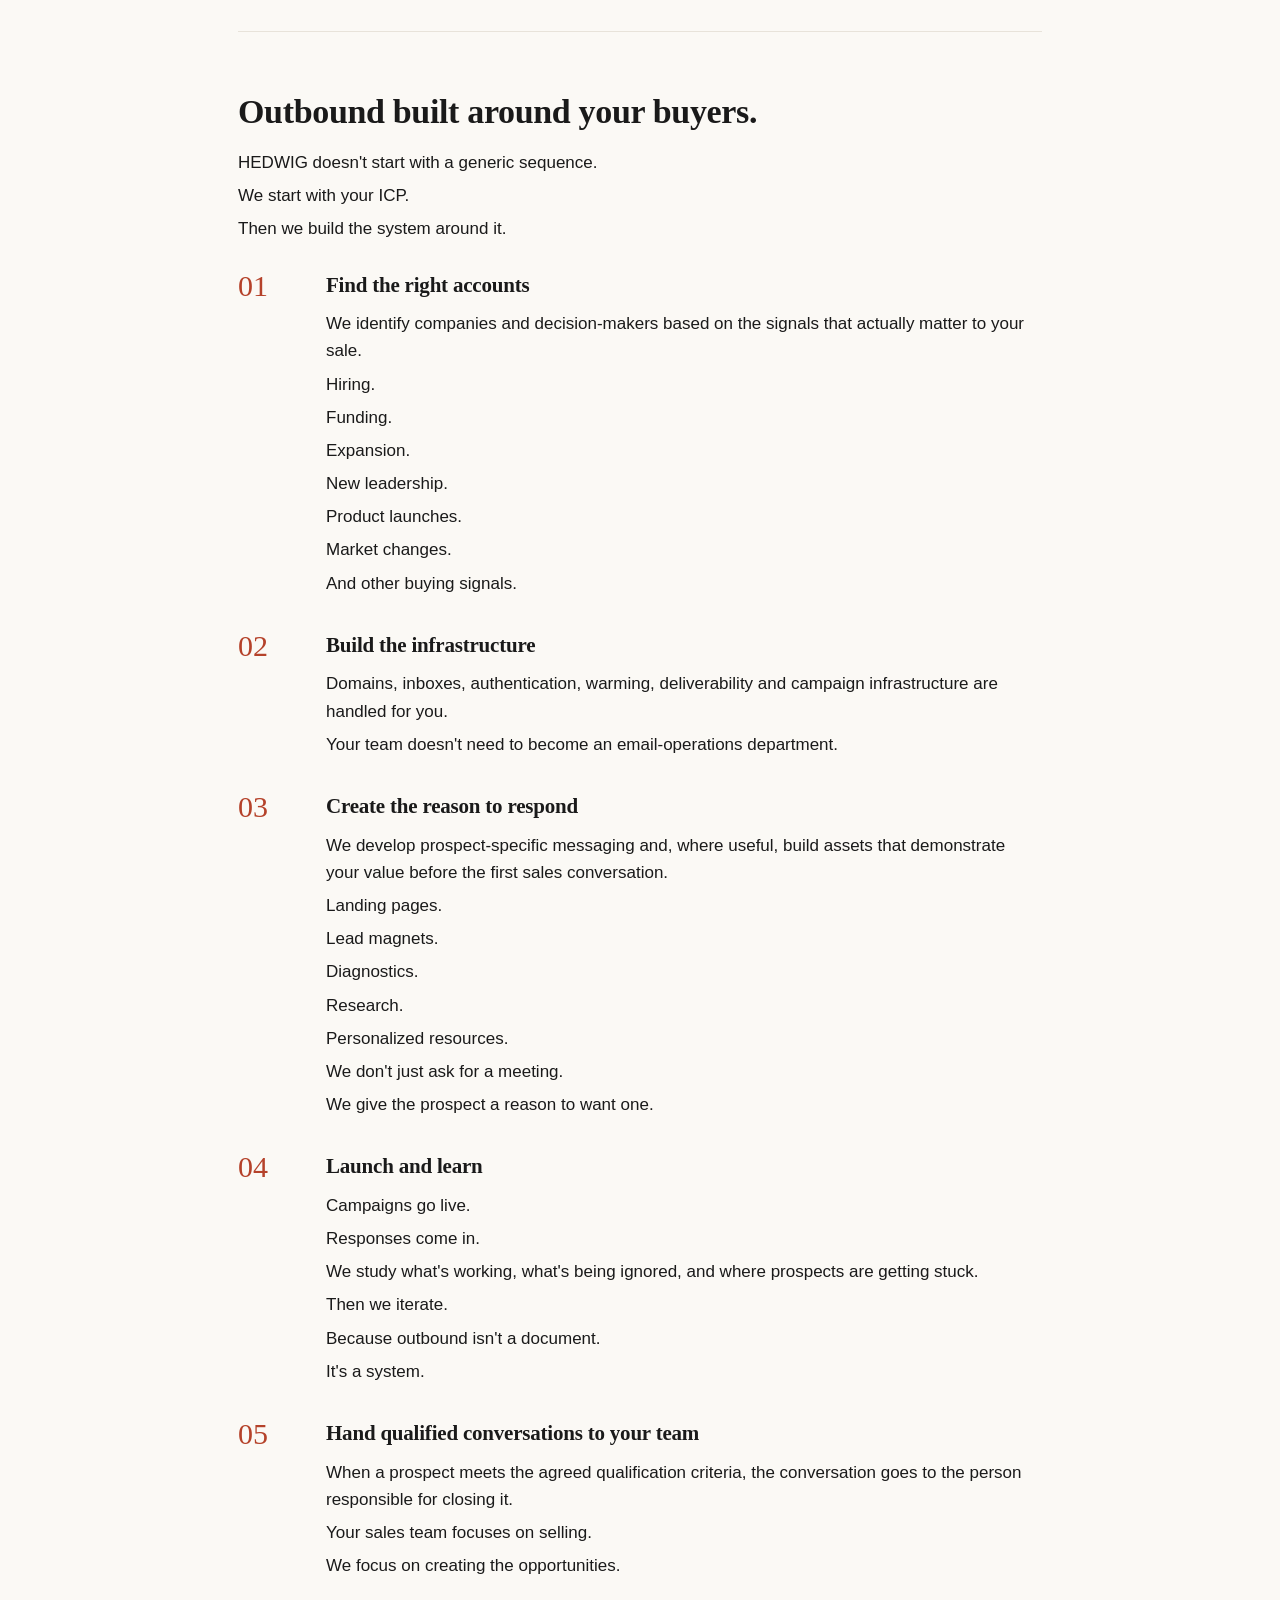
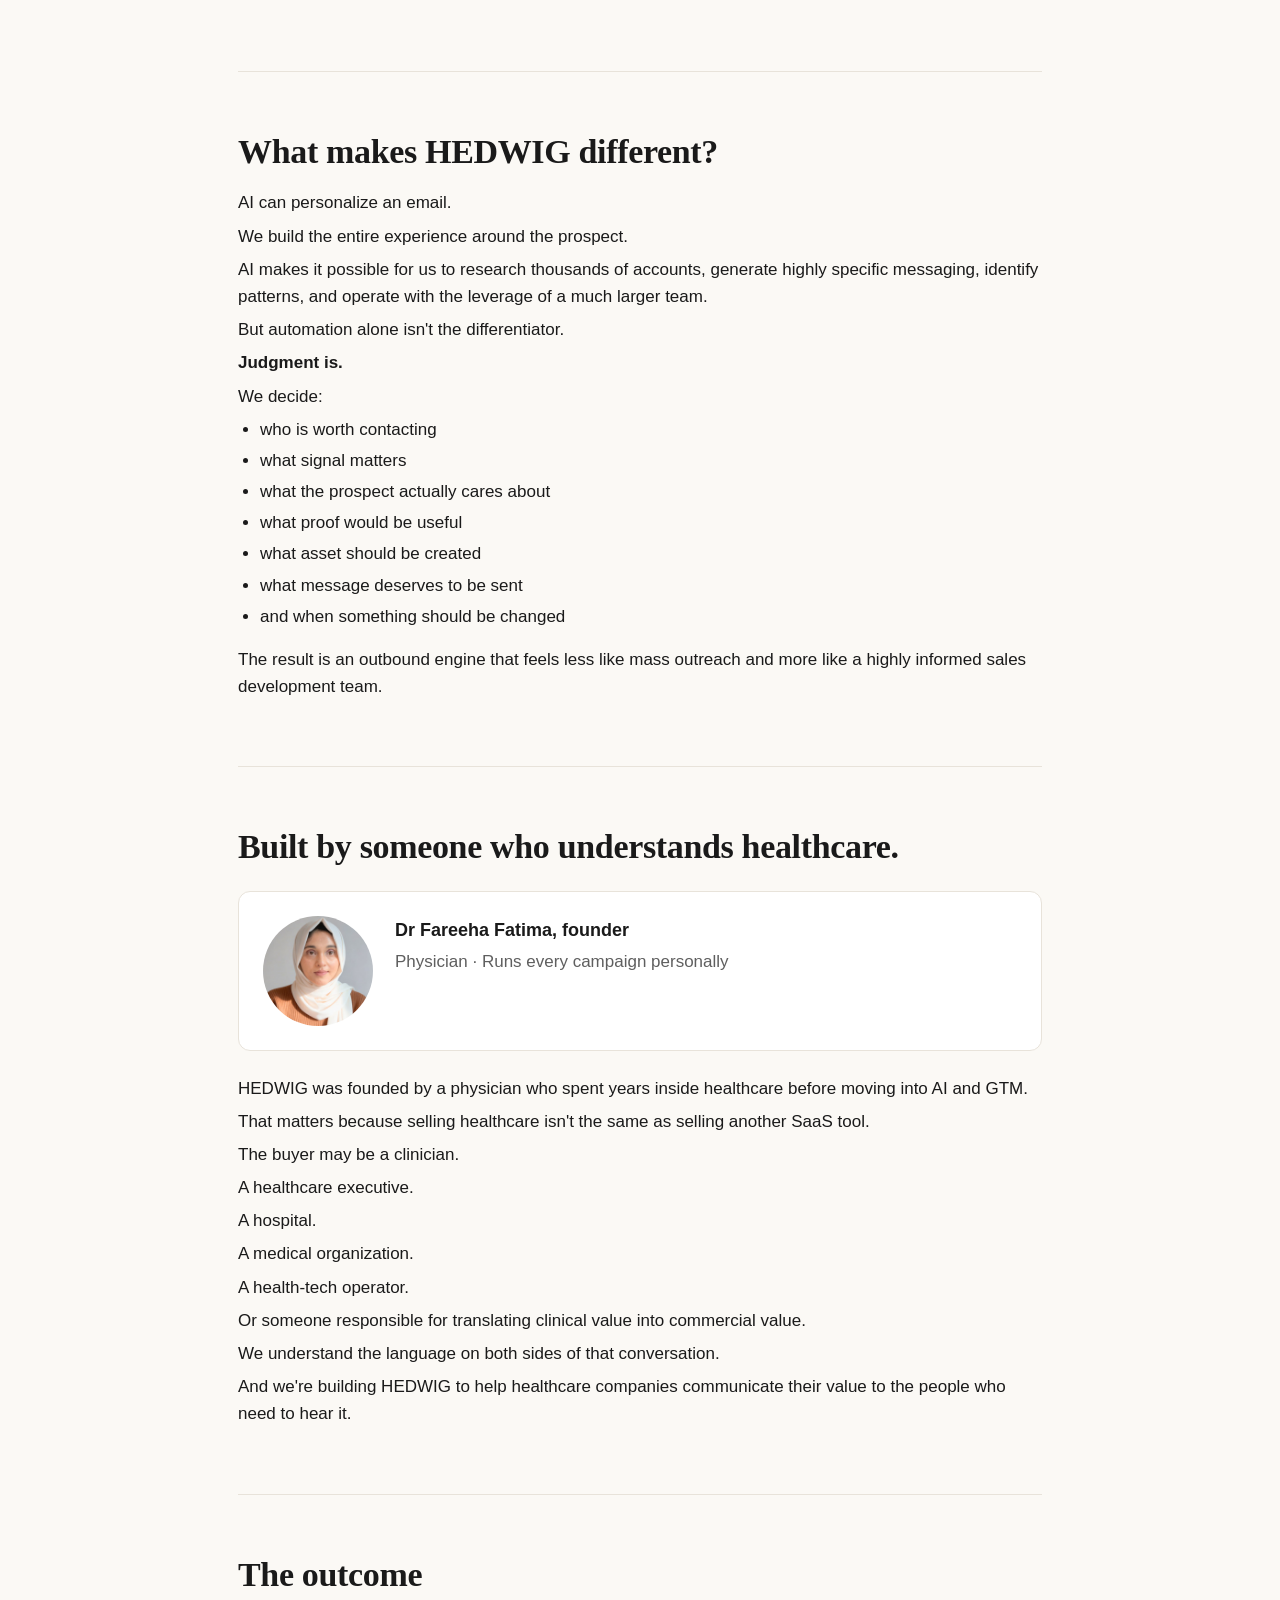
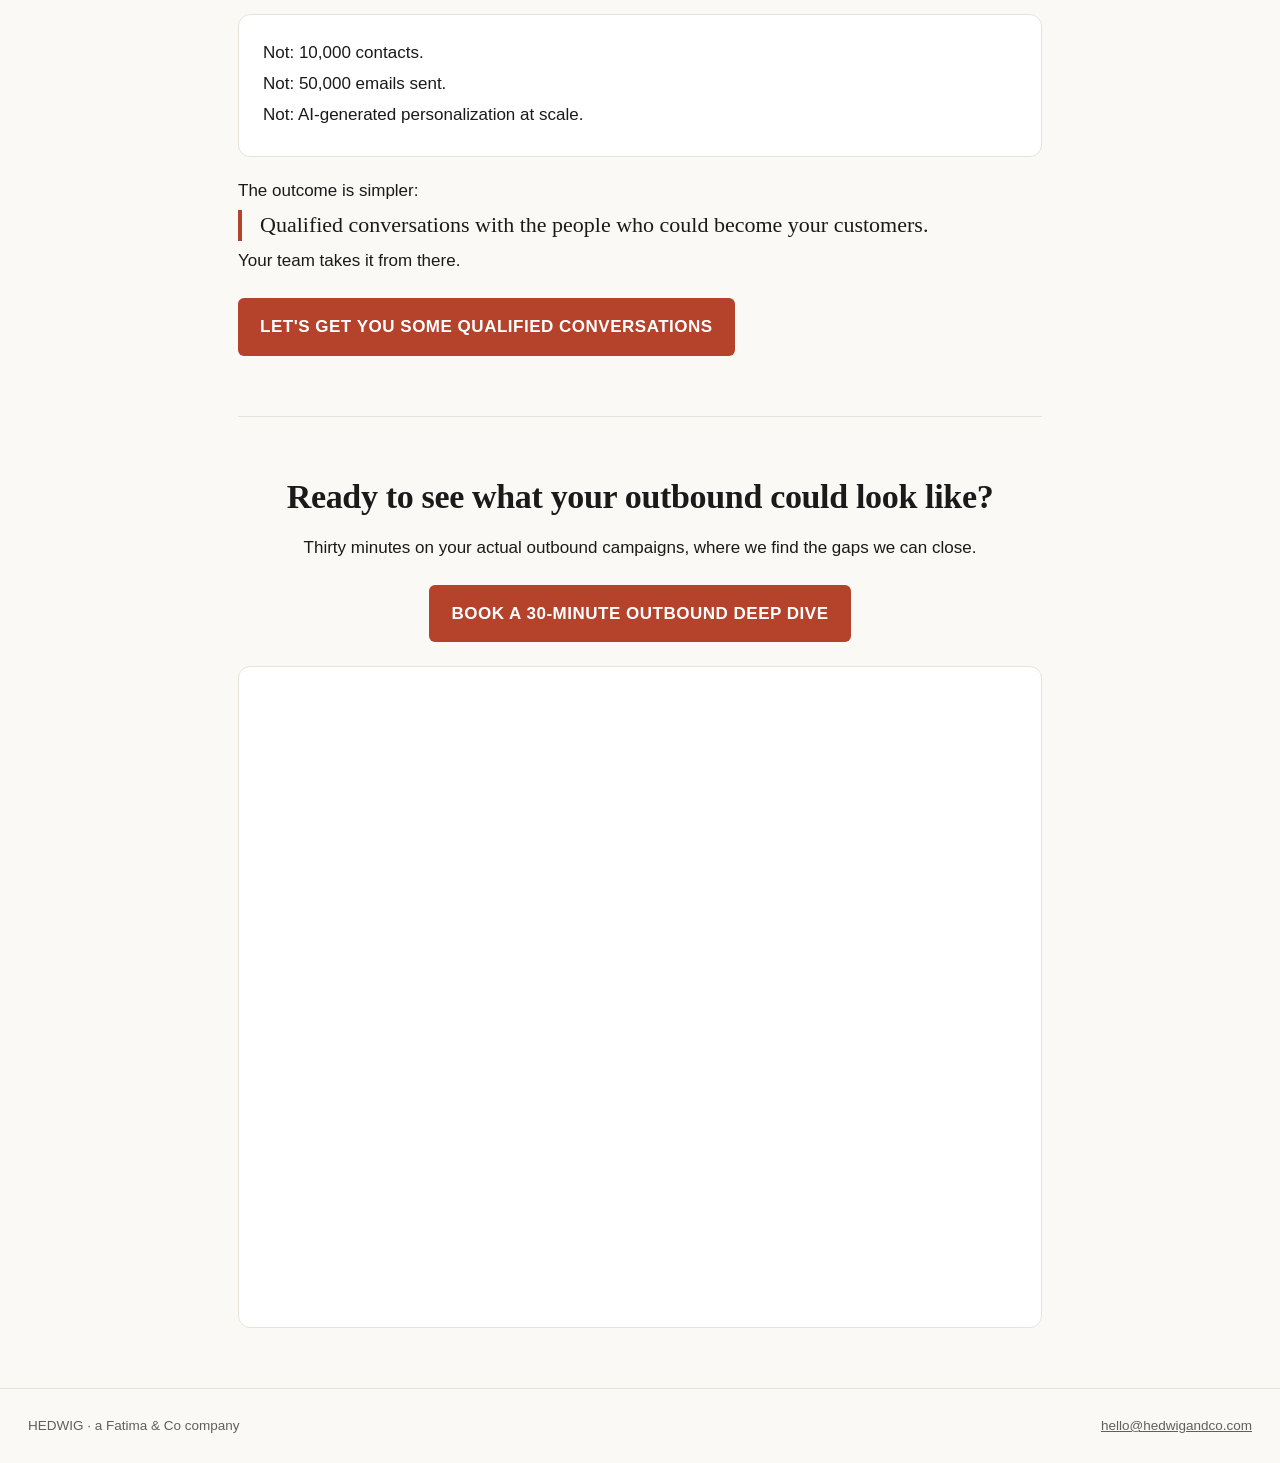
==== commit fd87c2a1: "ORS page: video under headline, one line under the button, bottom band in Fareeha's words, no subsen" ====
--- a/hedwig/index.html
+++ b/hedwig/index.html
@@ -122,9 +122,7 @@
 <section class="book" id="score">
   <h2>Ready to see what your outbound could look like?</h2>
   <div class="lines">
-    <p>Your Outbound Readiness Score only touches the surface. The call goes under it.</p>
-    <p>Thirty minutes on your actual campaigns: who you are writing to, what you are sending, reply rates, deliverability, and where qualified conversations are leaking.</p>
-    <p class="gap">Bring your current campaign, or just your numbers. You keep everything we find.</p>
+    <p>Thirty minutes on your actual outbound campaigns, where we find the gaps we can close.</p>
   </div>
   <a class="cta" href="#score">BOOK A 30-MINUTE OUTBOUND DEEP DIVE</a>
   <div class="cal">
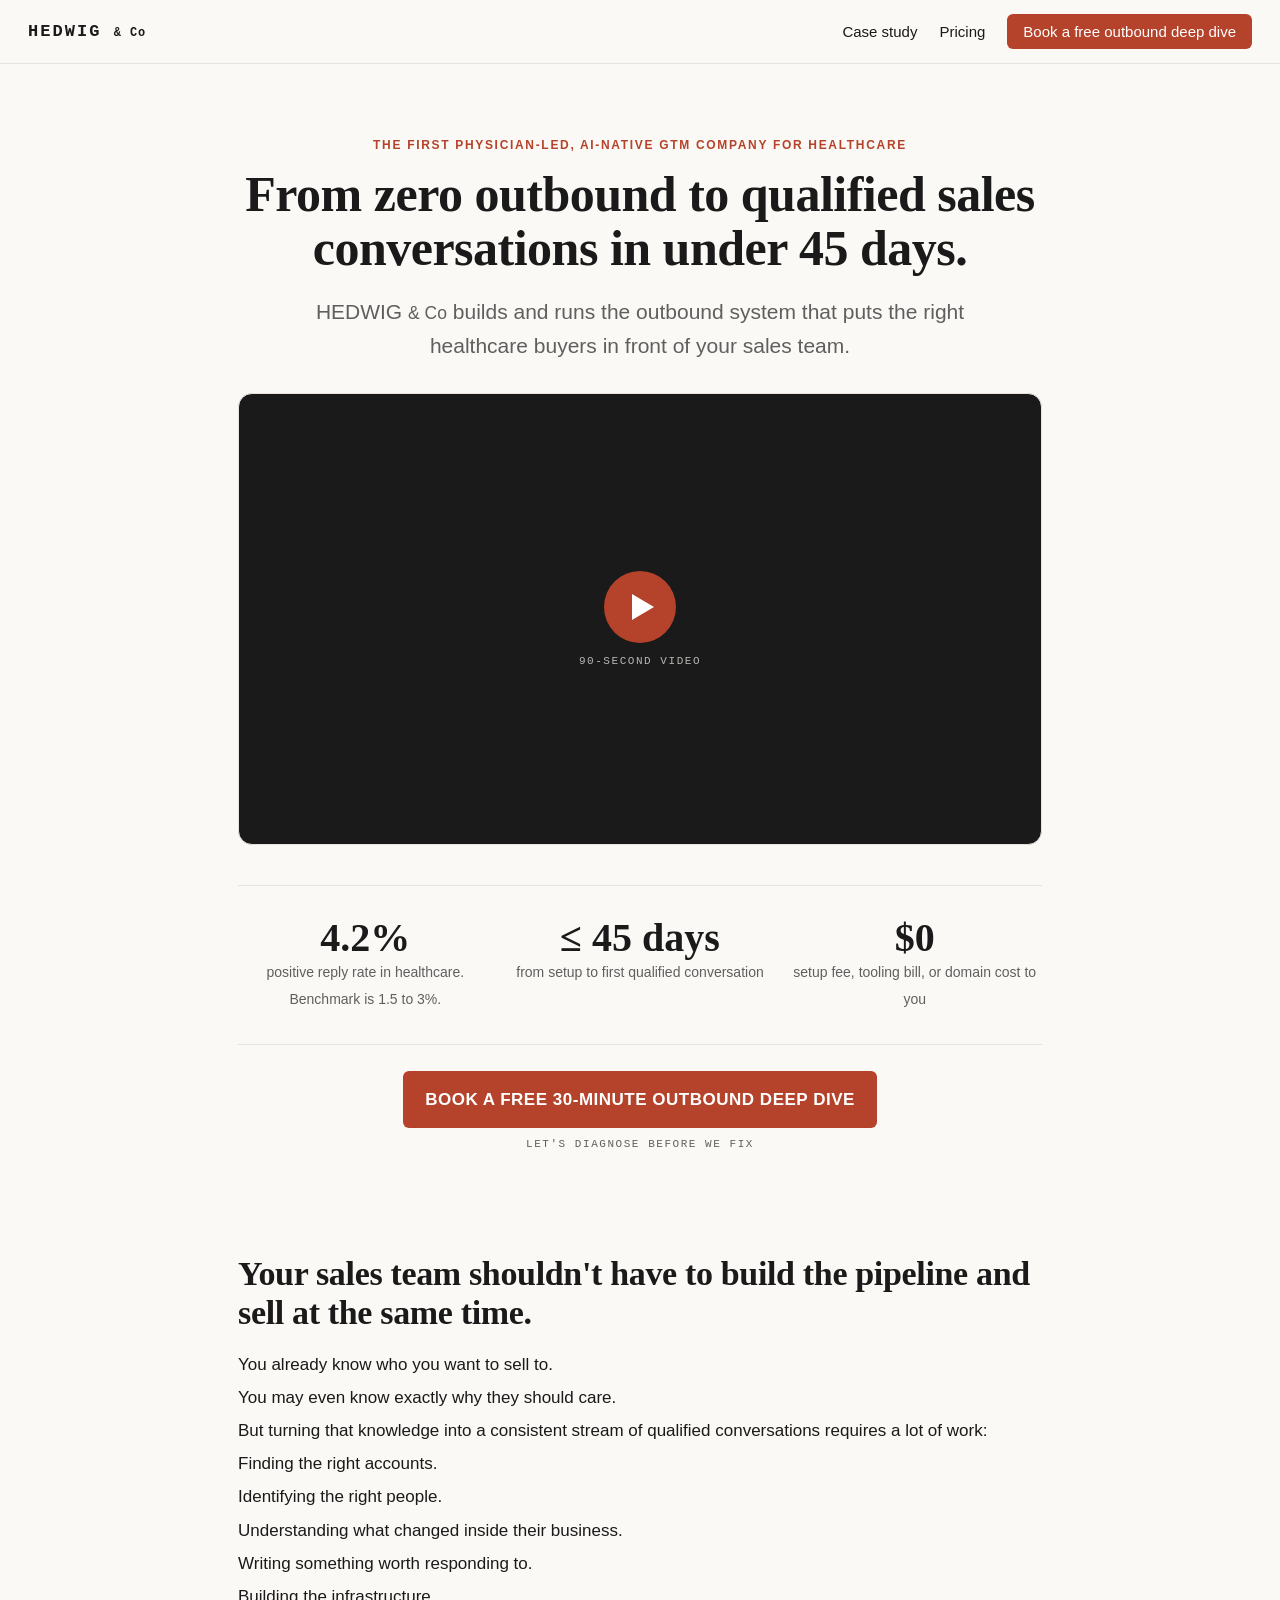
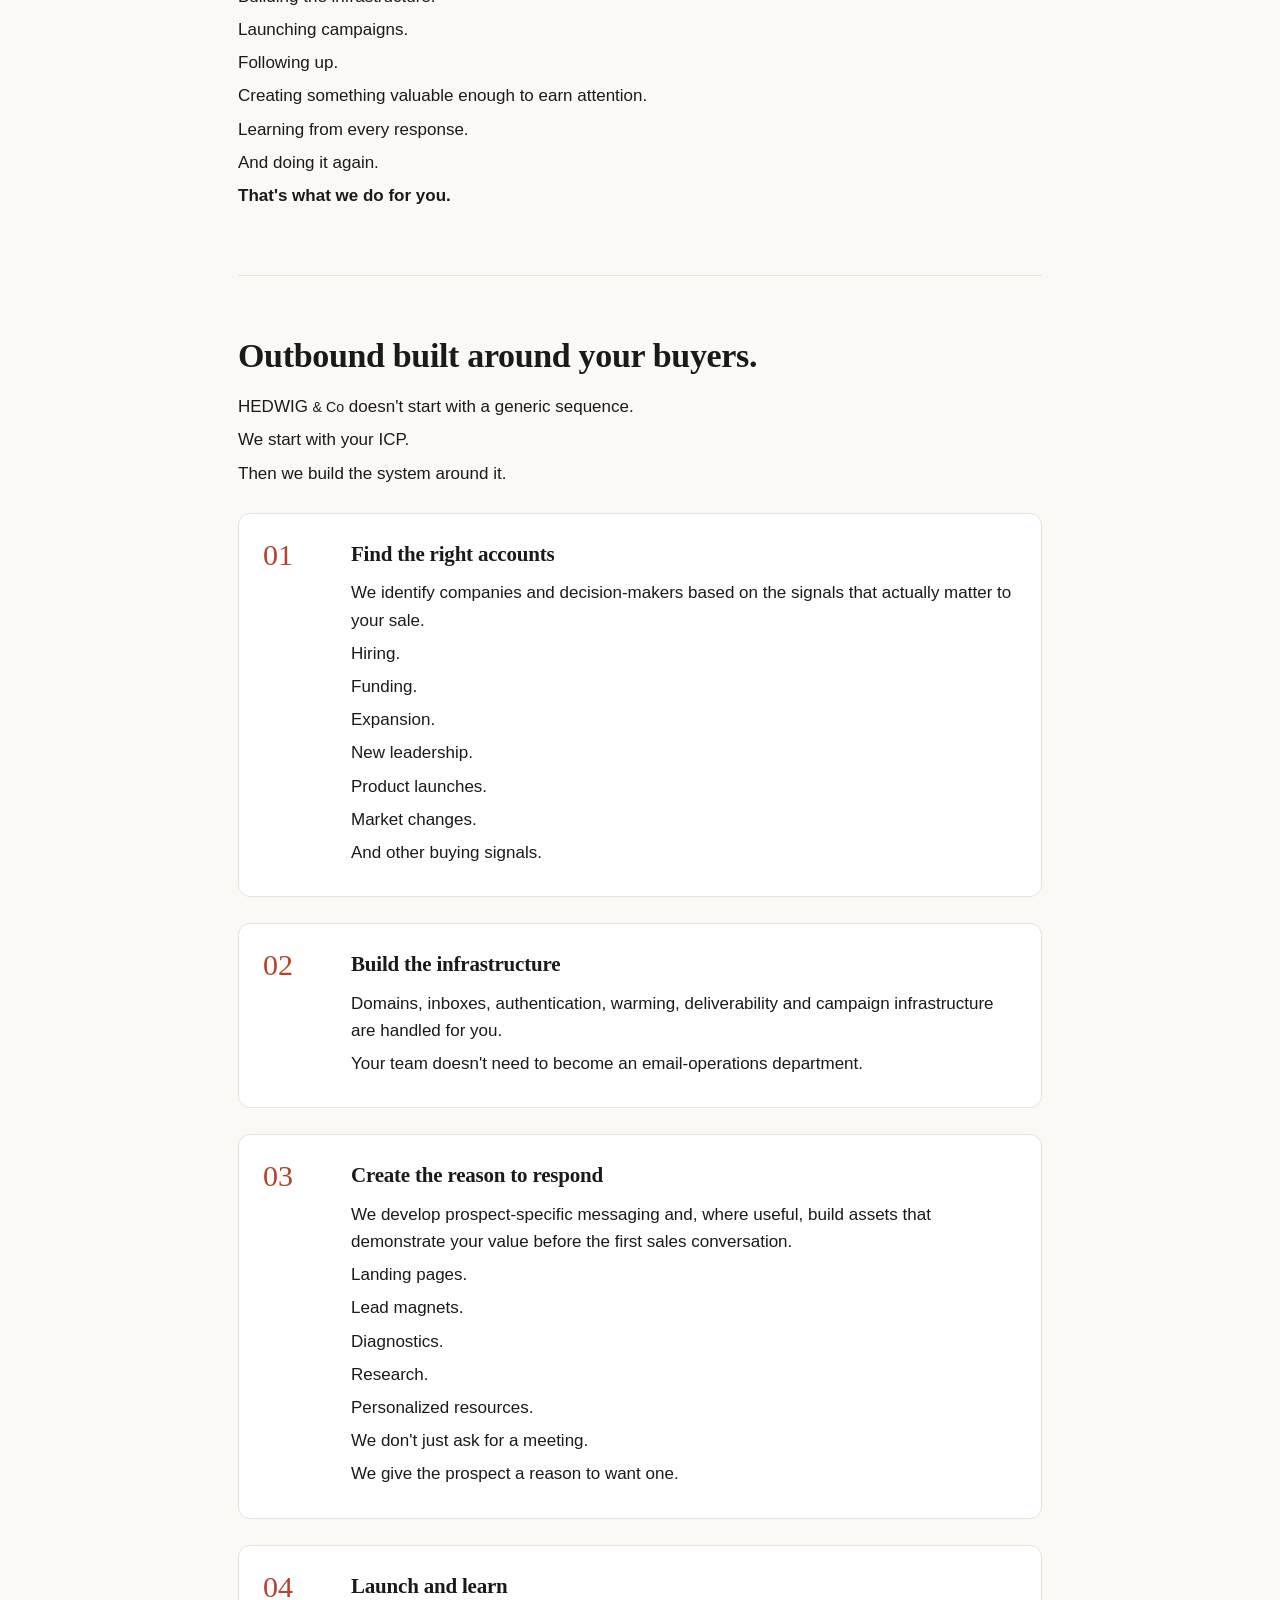
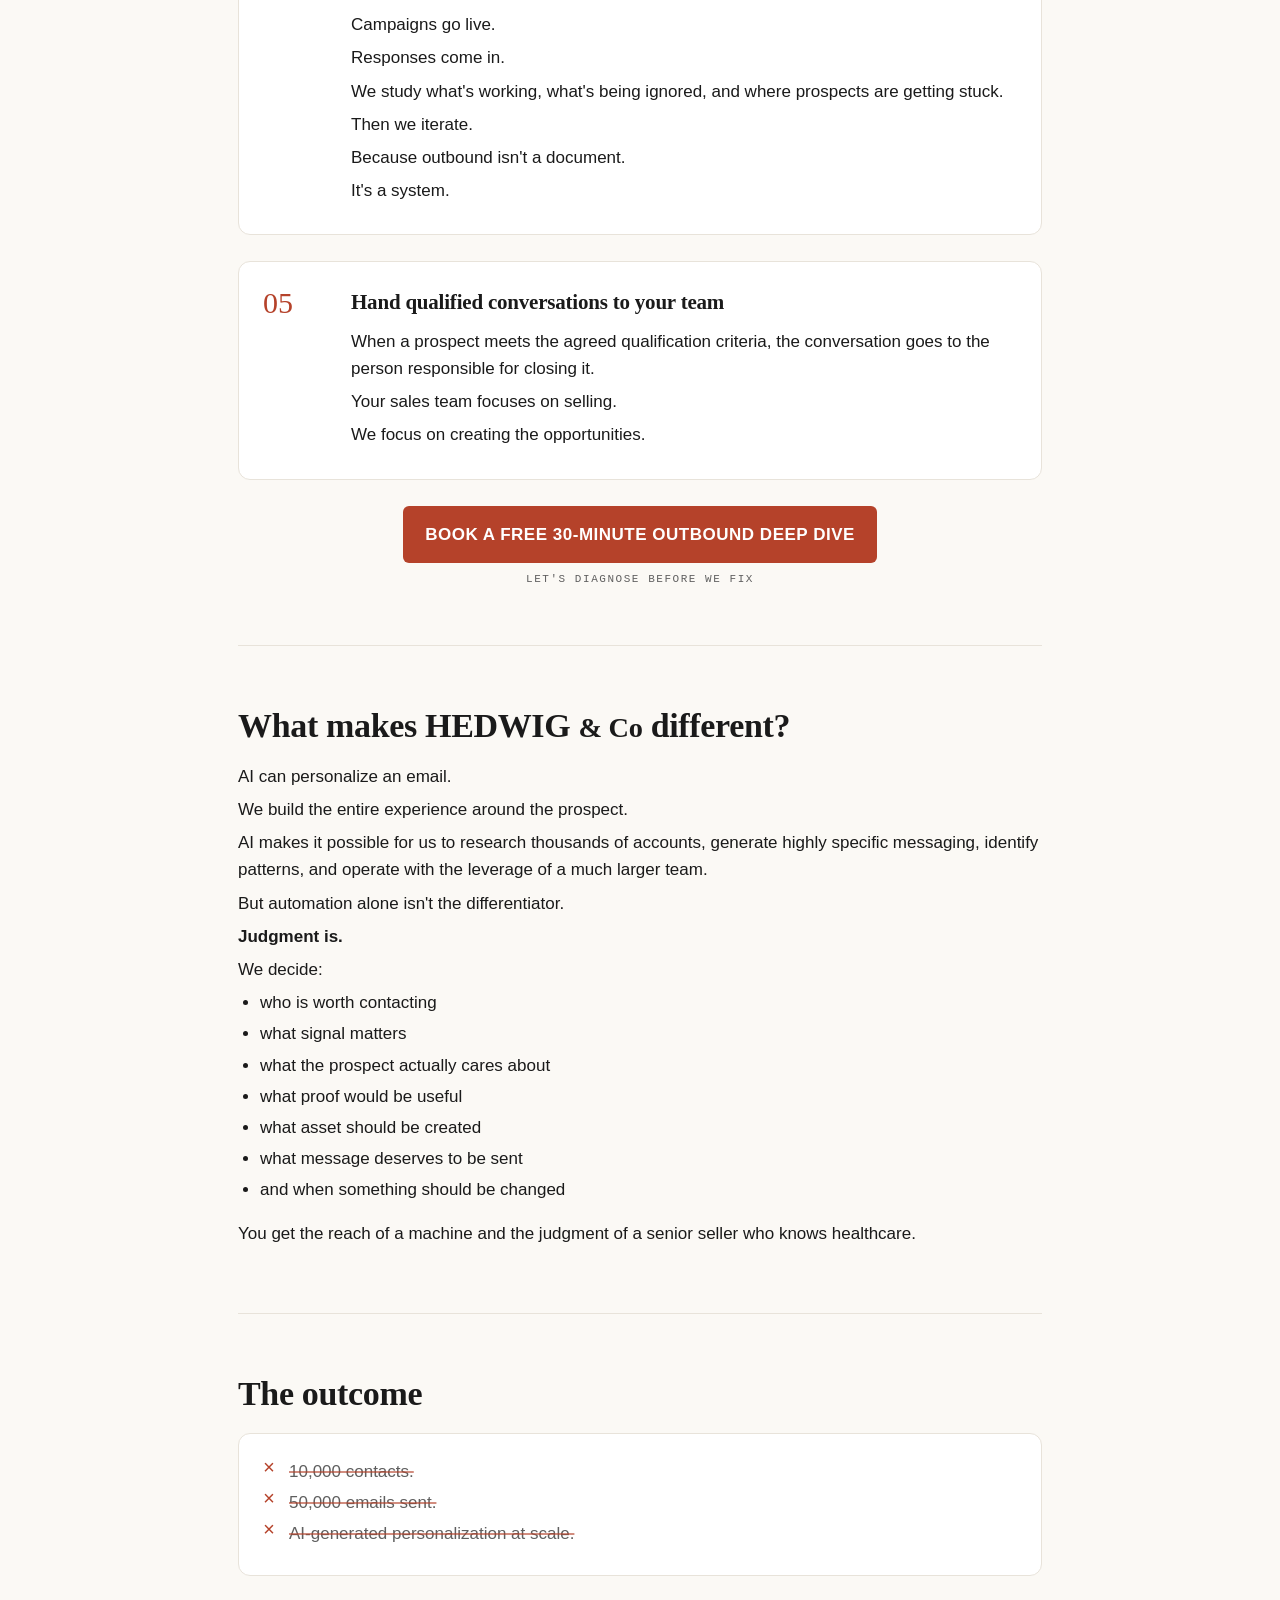
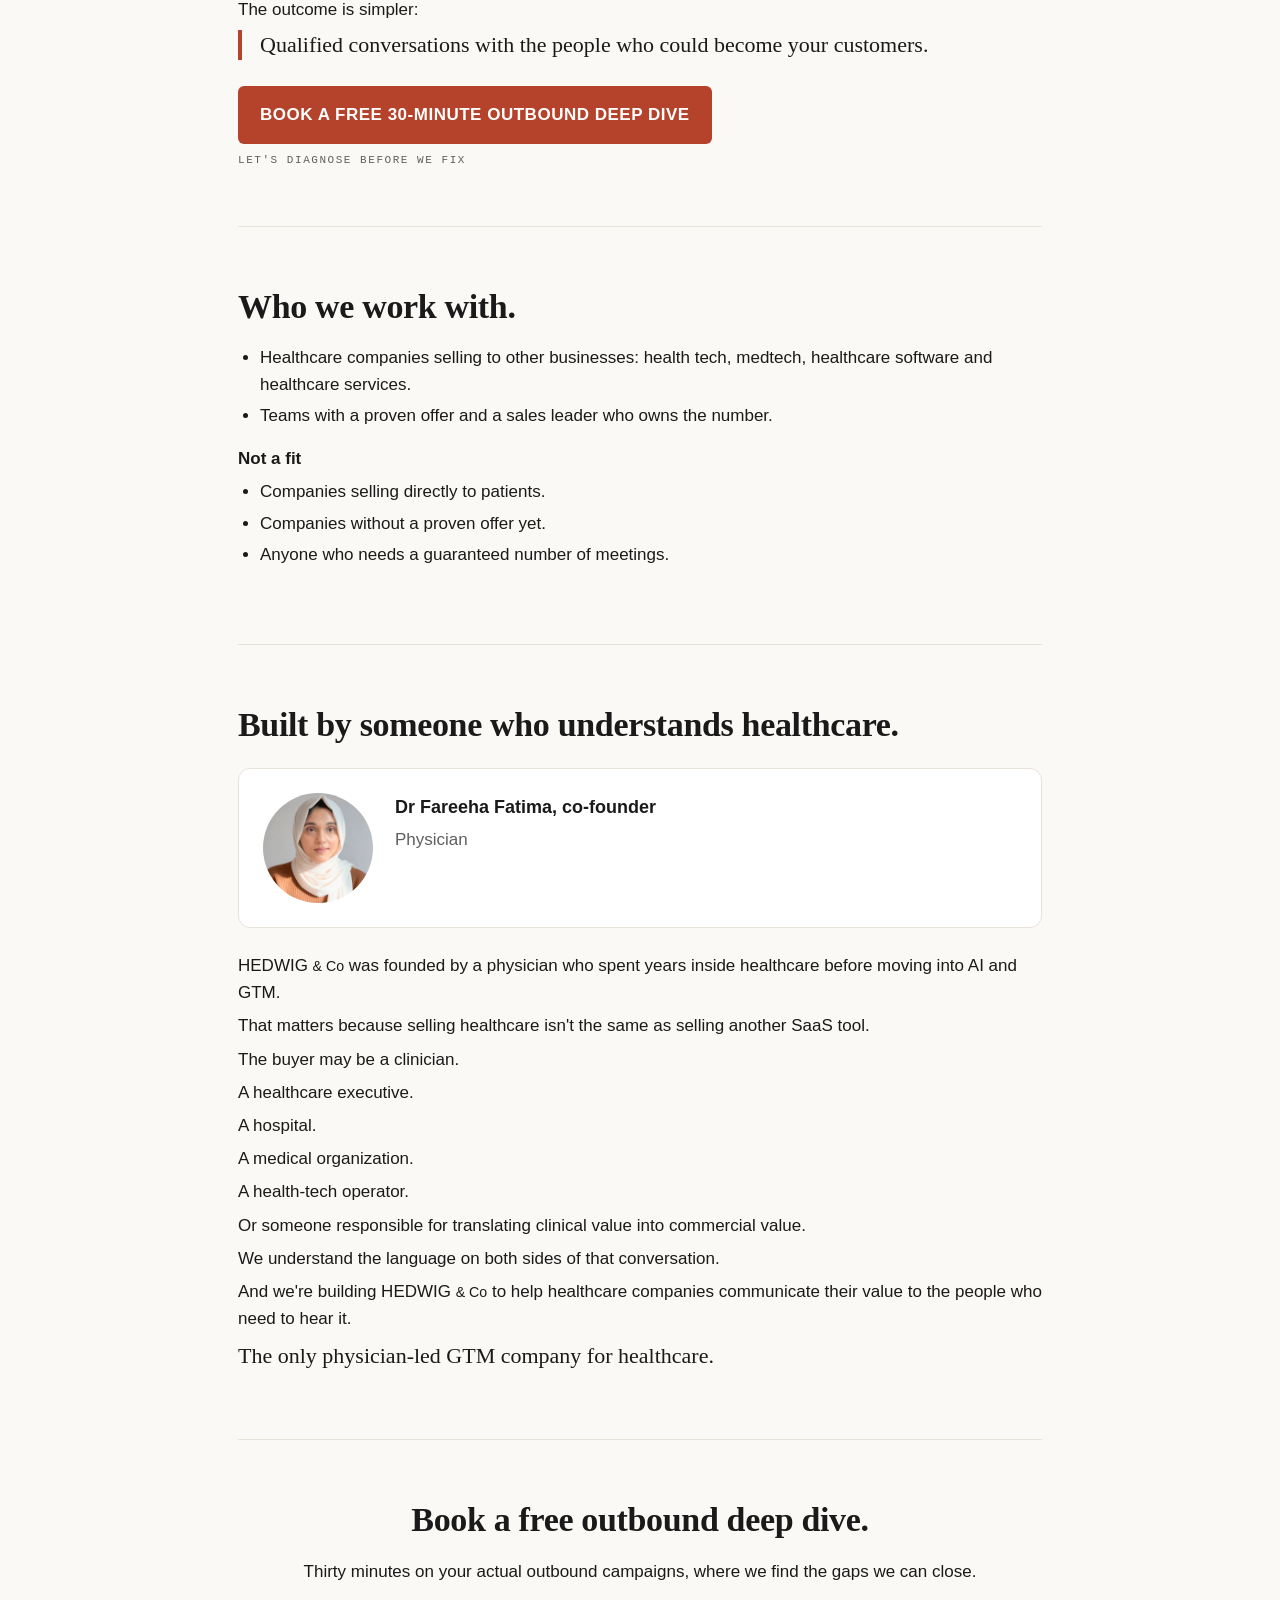
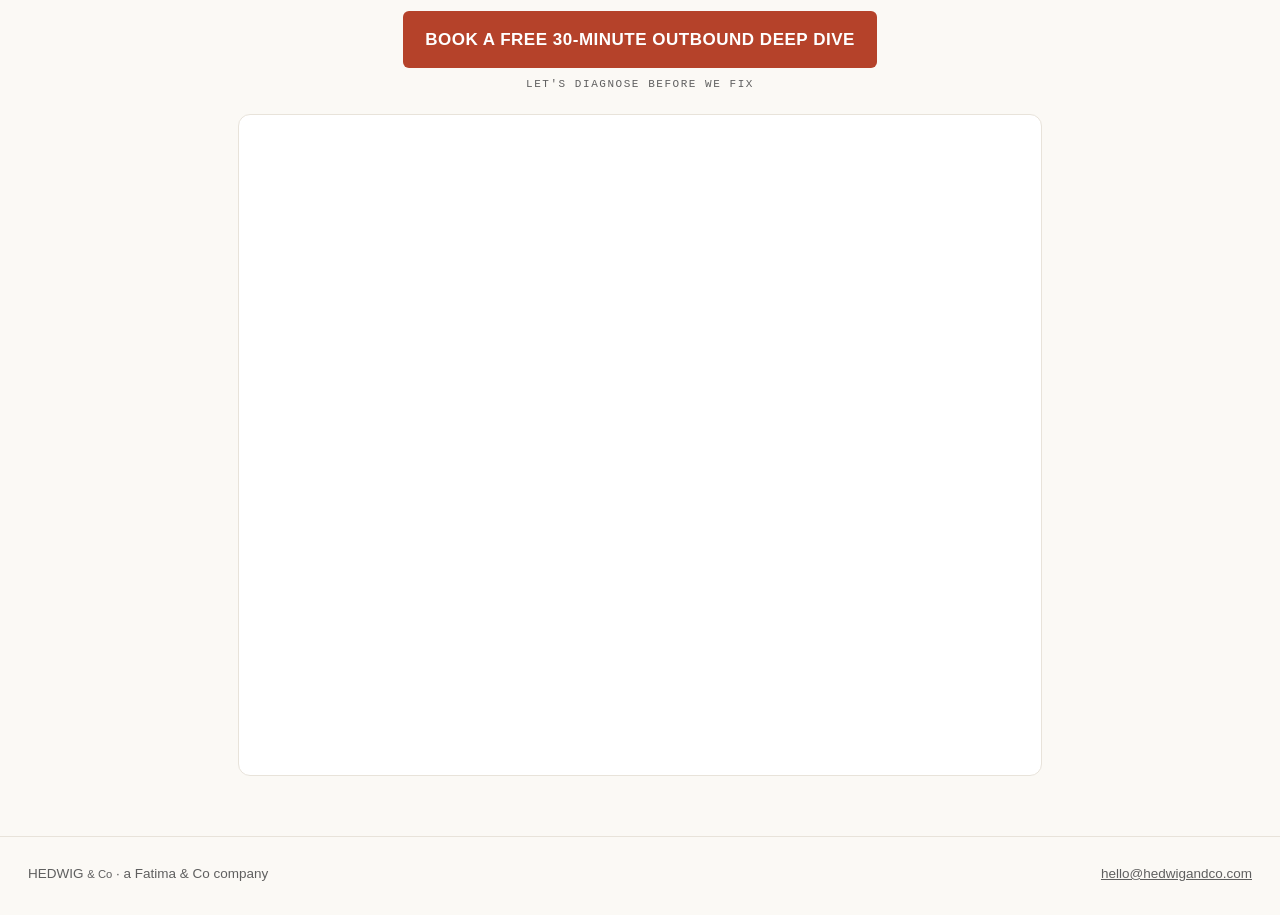
==== commit 4ba55977: "Site v4: HEDWIG & Co, new hero + video slot, one CTA (free outbound deep dive), process cards, outco" ====
--- a/hedwig/index.html
+++ b/hedwig/index.html
@@ -3,32 +3,52 @@
 <head>
 <meta charset="utf-8">
 <meta name="viewport" content="width=device-width, initial-scale=1">
-<title>HEDWIG — AI-native GTM for healthcare companies</title>
+<title>HEDWIG &amp; Co — AI-native GTM for healthcare companies</title>
 <meta name="description" content="HEDWIG builds and runs outbound systems that put the right healthcare buyers in front of your sales team. You get qualified conversations. Your team closes them.">
 <link rel="stylesheet" href="styles.css">
+<style>
+nav .brand{font-family:"DM Mono","SFMono-Regular",Menlo,Consolas,monospace;letter-spacing:.12em;font-size:17px}
+.video{margin:30px 0 0;border-radius:14px;background:#1a1a1a;aspect-ratio:16/9;position:relative;overflow:hidden;border:1px solid var(--line)}
+.video .ph{position:absolute;inset:0;display:flex;flex-direction:column;align-items:center;justify-content:center;color:#fbf9f5;gap:12px}
+.video .play{width:72px;height:72px;border-radius:50%;background:var(--acc);display:grid;place-items:center}
+.video .play i{display:block;width:0;height:0;border-left:22px solid #fff;border-top:13px solid transparent;border-bottom:13px solid transparent;margin-left:5px}
+.video .ph span{font:500 11px "DM Mono",Menlo,monospace;letter-spacing:.14em;text-transform:uppercase;opacity:.7}
+.ctab{text-align:center;margin:26px 0 0}
+.ctab .cta{margin-top:0}
+.ctab .under{display:block;font:500 11px "DM Mono",Menlo,monospace;letter-spacing:.14em;text-transform:uppercase;color:var(--muted);margin-top:10px}
+.step.card{background:var(--card);border:1px solid var(--line);border-radius:12px;padding:24px;transition:box-shadow .25s,border-color .25s,transform .25s}
+.step.card:hover{border-color:var(--acc);box-shadow:0 0 0 4px rgba(181,66,42,.10),0 14px 34px rgba(26,26,26,.08);transform:translateY(-2px)}
+.fit{display:grid;grid-template-columns:1fr 1fr;gap:20px;margin-top:8px}
+.box{background:var(--card);border:1px solid var(--line);border-radius:12px;padding:24px;transition:box-shadow .25s,border-color .25s}
+.box:hover{border-color:var(--acc);box-shadow:0 0 0 4px rgba(181,66,42,.10)}
+.box h3{margin:0 0 10px;font-size:20px}
+.only{font-family:Georgia,serif;font-size:22px}
+.nots p{position:relative;padding-left:26px;color:var(--muted);text-decoration:line-through;text-decoration-color:rgba(181,66,42,.6);text-decoration-thickness:1.5px}
+.nots p:before{content:"×";position:absolute;left:0;top:-1px;font:400 20px "DM Mono",Menlo,monospace;color:var(--acc);text-decoration:none}
+@media (max-width:720px){.fit{grid-template-columns:1fr}}
+</style>
 </head>
 <body>
 <nav>
-  <a class="brand" href="index.html">HEDWIG</a>
-  <div class="links"><a href="case-study.html">Case study</a><a href="pricing.html">Pricing</a><a href="about.html">About</a><a class="btn" href="#score">Book an outbound deep dive</a></div>
+  <a class="brand" href="index.html">HEDWIG <small>&amp; Co</small></a>
+  <div class="links"><a href="case-study.html">Case study</a><a href="pricing.html">Pricing</a><a class="btn" href="#score">Book a free outbound deep dive</a></div>
 </nav>
 
 <div class="wrap">
 
-<section class="hero" style="border:0">
-  <div class="kicker">Healthcare outbound, run by a physician</div>
-  <h1>Turn healthcare expertise into a pipeline.</h1>
-  <p class="lead">AI-native GTM for healthcare companies that need qualified conversations—not more leads.</p>
-  <p>HEDWIG builds and runs outbound systems that put the right healthcare buyers in front of your sales team.</p>
-  <p>We handle the research, infrastructure, messaging, personalization, campaigns, and iteration.</p>
-  <p>You get qualified conversations. Your team closes them.</p>
-  <a class="cta" href="#score">LET'S BUILD YOUR PIPELINE</a>
+<section class="hero" style="border:0;text-align:center">
+  <div class="kicker">The first physician-led, AI-native GTM company for healthcare</div>
+  <h1>From zero outbound to qualified sales conversations in under 45 days.</h1>
+  <p class="lead">HEDWIG <small>&amp; Co</small> builds and runs the outbound system that puts the right healthcare buyers in front of your sales team.</p>
+
+  <div class="video"><div class="ph"><div class="play"><i></i></div><span>90-second video</span></div></div>
 
   <div class="stat">
-    <div><b>4.2%</b><span>positive reply rate on the last build. 17 of 403 contacted replied with interest. Healthcare benchmark is 1.5 to 3%.</span></div>
-    <div><b>45 days</b><span>from first email to first qualified conversation</span></div>
+    <div><b>4.2%</b><span>positive reply rate in healthcare. Benchmark is 1.5 to 3%.</span></div>
+    <div><b>&le; 45 days</b><span>from setup to first qualified conversation</span></div>
     <div><b>$0</b><span>setup fee, tooling bill, or domain cost to you</span></div>
   </div>
+  <div class="ctab"><a class="cta" href="#score">BOOK A FREE 30-MINUTE OUTBOUND DEEP DIVE</a><span class="under">Let's diagnose before we fix</span></div>
 </section>
 
 <section class="lines">
@@ -46,30 +66,31 @@
   <p>Creating something valuable enough to earn attention.</p>
   <p>Learning from every response.</p>
   <p>And doing it again.</p>
-  <p class="gap"><b>That's what we do.</b></p>
+  <p class="gap"><b>That's what we do for you.</b></p>
 </section>
 
 <section>
   <h2>Outbound built around your buyers.</h2>
   <div class="lines">
-    <p>HEDWIG doesn't start with a generic sequence.</p>
+    <p>HEDWIG <small>&amp; Co</small> doesn't start with a generic sequence.</p>
     <p>We start with your ICP.</p>
     <p>Then we build the system around it.</p>
   </div>
 
-  <div class="step"><div class="n">01</div><div><h3>Find the right accounts</h3><div class="lines"><p>We identify companies and decision-makers based on the signals that actually matter to your sale.</p><p class="gap">Hiring.</p><p>Funding.</p><p>Expansion.</p><p>New leadership.</p><p>Product launches.</p><p>Market changes.</p><p>And other buying signals.</p></div></div></div>
+  <div class="step card"><div class="n">01</div><div><h3>Find the right accounts</h3><div class="lines"><p>We identify companies and decision-makers based on the signals that actually matter to your sale.</p><p class="gap">Hiring.</p><p>Funding.</p><p>Expansion.</p><p>New leadership.</p><p>Product launches.</p><p>Market changes.</p><p>And other buying signals.</p></div></div></div>
 
-  <div class="step"><div class="n">02</div><div><h3>Build the infrastructure</h3><div class="lines"><p>Domains, inboxes, authentication, warming, deliverability and campaign infrastructure are handled for you.</p><p class="gap">Your team doesn't need to become an email-operations department.</p></div></div></div>
+  <div class="step card"><div class="n">02</div><div><h3>Build the infrastructure</h3><div class="lines"><p>Domains, inboxes, authentication, warming, deliverability and campaign infrastructure are handled for you.</p><p class="gap">Your team doesn't need to become an email-operations department.</p></div></div></div>
 
-  <div class="step"><div class="n">03</div><div><h3>Create the reason to respond</h3><div class="lines"><p>We develop prospect-specific messaging and, where useful, build assets that demonstrate your value before the first sales conversation.</p><p class="gap">Landing pages.</p><p>Lead magnets.</p><p>Diagnostics.</p><p>Research.</p><p>Personalized resources.</p><p class="gap">We don't just ask for a meeting.</p><p>We give the prospect a reason to want one.</p></div></div></div>
+  <div class="step card"><div class="n">03</div><div><h3>Create the reason to respond</h3><div class="lines"><p>We develop prospect-specific messaging and, where useful, build assets that demonstrate your value before the first sales conversation.</p><p class="gap">Landing pages.</p><p>Lead magnets.</p><p>Diagnostics.</p><p>Research.</p><p>Personalized resources.</p><p class="gap">We don't just ask for a meeting.</p><p>We give the prospect a reason to want one.</p></div></div></div>
 
-  <div class="step"><div class="n">04</div><div><h3>Launch and learn</h3><div class="lines"><p>Campaigns go live.</p><p>Responses come in.</p><p>We study what's working, what's being ignored, and where prospects are getting stuck.</p><p>Then we iterate.</p><p class="gap">Because outbound isn't a document.</p><p>It's a system.</p></div></div></div>
+  <div class="step card"><div class="n">04</div><div><h3>Launch and learn</h3><div class="lines"><p>Campaigns go live.</p><p>Responses come in.</p><p>We study what's working, what's being ignored, and where prospects are getting stuck.</p><p>Then we iterate.</p><p class="gap">Because outbound isn't a document.</p><p>It's a system.</p></div></div></div>
 
-  <div class="step"><div class="n">05</div><div><h3>Hand qualified conversations to your team</h3><div class="lines"><p>When a prospect meets the agreed qualification criteria, the conversation goes to the person responsible for closing it.</p><p class="gap">Your sales team focuses on selling.</p><p>We focus on creating the opportunities.</p></div></div></div>
+  <div class="step card"><div class="n">05</div><div><h3>Hand qualified conversations to your team</h3><div class="lines"><p>When a prospect meets the agreed qualification criteria, the conversation goes to the person responsible for closing it.</p><p class="gap">Your sales team focuses on selling.</p><p>We focus on creating the opportunities.</p></div></div></div>
+  <div class="ctab"><a class="cta" href="#score">BOOK A FREE 30-MINUTE OUTBOUND DEEP DIVE</a><span class="under">Let's diagnose before we fix</span></div>
 </section>
 
 <section class="lines">
-  <h2>What makes HEDWIG different?</h2>
+  <h2>What makes HEDWIG <small>&amp; Co</small> different?</h2>
   <p>AI can personalize an email.</p>
   <p>We build the entire experience around the prospect.</p>
   <p class="gap">AI makes it possible for us to research thousands of accounts, generate highly specific messaging, identify patterns, and operate with the leverage of a much larger team.</p>
@@ -85,16 +106,47 @@
     <li>what message deserves to be sent</li>
     <li>and when something should be changed</li>
   </ul>
-  <p>The result is an outbound engine that feels less like mass outreach and more like a highly informed sales development team.</p>
+  <p>You get the reach of a machine and the judgment of a senior seller who knows healthcare.</p>
+</section>
+
+
+
+
+
+
+
+<section class="lines">
+  <h2>The outcome</h2>
+  <div class="not nots">
+    <p>10,000 contacts.</p>
+    <p>50,000 emails sent.</p>
+    <p>AI-generated personalization at scale.</p>
+  </div>
+  <p>The outcome is simpler:</p>
+  <p class="quote">Qualified conversations with the people who could become your customers.</p>
+  <div class="ctab" style="text-align:left"><a class="cta" href="#score">BOOK A FREE 30-MINUTE OUTBOUND DEEP DIVE</a><span class="under">Let's diagnose before we fix</span></div>
+</section>
+<section class="lines">
+  <h2>Who we work with.</h2>
+  <ul>
+    <li>Healthcare companies selling to other businesses: health tech, medtech, healthcare software and healthcare services.</li>
+    <li>Teams with a proven offer and a sales leader who owns the number.</li>
+  </ul>
+  <p class="gap"><b>Not a fit</b></p>
+  <ul>
+    <li>Companies selling directly to patients.</li>
+    <li>Companies without a proven offer yet.</li>
+    <li>Anyone who needs a guaranteed number of meetings.</li>
+  </ul>
 </section>
 
 <section class="lines">
   <h2>Built by someone who understands healthcare.</h2>
   <div class="founder">
     <img class="ph" src="fareeha.jpg" alt="Dr Fareeha Fatima">
-    <div><b>Dr Fareeha Fatima, founder</b><span style="color:var(--muted)">Physician · Runs every campaign personally</span></div>
+    <div><b>Dr Fareeha Fatima, co-founder</b><span style="color:var(--muted)">Physician</span></div>
   </div>
-  <p>HEDWIG was founded by a physician who spent years inside healthcare before moving into AI and GTM.</p>
+  <p>HEDWIG <small>&amp; Co</small> was founded by a physician who spent years inside healthcare before moving into AI and GTM.</p>
   <p class="gap">That matters because selling healthcare isn't the same as selling another SaaS tool.</p>
   <p class="gap">The buyer may be a clinician.</p>
   <p>A healthcare executive.</p>
@@ -103,28 +155,15 @@
   <p>A health-tech operator.</p>
   <p>Or someone responsible for translating clinical value into commercial value.</p>
   <p class="gap">We understand the language on both sides of that conversation.</p>
-  <p>And we're building HEDWIG to help healthcare companies communicate their value to the people who need to hear it.</p>
+  <p>And we're building HEDWIG <small>&amp; Co</small> to help healthcare companies communicate their value to the people who need to hear it.</p>
+  <p class="gap only">The only physician-led GTM company for healthcare.</p>
 </section>
-
-<section class="lines">
-  <h2>The outcome</h2>
-  <div class="not">
-    <p>Not: 10,000 contacts.</p>
-    <p>Not: 50,000 emails sent.</p>
-    <p>Not: AI-generated personalization at scale.</p>
-  </div>
-  <p>The outcome is simpler:</p>
-  <p class="quote">Qualified conversations with the people who could become your customers.</p>
-  <p>Your team takes it from there.</p>
-  <a class="cta" href="#score">LET'S GET YOU SOME QUALIFIED CONVERSATIONS</a>
-</section>
-
 <section class="book" id="score">
-  <h2>Ready to see what your outbound could look like?</h2>
+  <h2>Book a free outbound deep dive.</h2>
   <div class="lines">
     <p>Thirty minutes on your actual outbound campaigns, where we find the gaps we can close.</p>
   </div>
-  <a class="cta" href="#score">BOOK A 30-MINUTE OUTBOUND DEEP DIVE</a>
+  <div class="ctab"><a class="cta" href="#score">BOOK A FREE 30-MINUTE OUTBOUND DEEP DIVE</a><span class="under">Let's diagnose before we fix</span></div>
   <div class="cal">
     <div class="calendly-inline-widget" data-url="https://calendly.com/hifareeha/discovery-meeting-with-fareeha?hide_gdpr_banner=1" style="min-width:320px;height:660px;"></div>
     <script src="https://assets.calendly.com/assets/external/widget.js" async></script>
@@ -134,7 +173,7 @@
 </div>
 
 <footer>
-  <span>HEDWIG · a Fatima &amp; Co company</span>
+  <span>HEDWIG <small>&amp; Co</small> · a Fatima &amp; Co company</span>
   <span><a href="mailto:hello@hedwigandco.com">hello@hedwigandco.com</a></span>
 </footer>
 </body>
--- a/hedwig/styles.css
+++ b/hedwig/styles.css
@@ -50,3 +50,30 @@
 footer{border-top:1px solid var(--line);padding:26px 28px;font-size:13.5px;color:var(--muted);display:flex;justify-content:space-between;flex-wrap:wrap;gap:10px}
 footer a{color:var(--muted)}
 @media (max-width:720px){.hero h1{font-size:36px}.stat,.plans{grid-template-columns:1fr}.step{grid-template-columns:48px 1fr}.founder{grid-template-columns:1fr}nav .links a{margin-left:12px;font-size:14px}}
+
+nav .brand{font-family:"DM Mono","SFMono-Regular",Menlo,Consolas,monospace;letter-spacing:.12em;font-size:17px}
+nav .brand small{font-size:.7em;letter-spacing:.08em}
+.hero h1,.hero .lead{max-width:none;margin-left:auto;margin-right:auto}
+.hero .lead{max-width:60ch}
+.video{margin:30px 0 0;border-radius:14px;background:#1a1a1a;aspect-ratio:16/9;position:relative;overflow:hidden;border:1px solid var(--line)}
+.video video,.video iframe{width:100%;height:100%;display:block;border:0}
+.video .ph{position:absolute;inset:0;display:flex;flex-direction:column;align-items:center;justify-content:center;color:#fbf9f5;gap:12px}
+.video .play{width:72px;height:72px;border-radius:50%;background:var(--acc);display:grid;place-items:center}
+.video .play i{display:block;width:0;height:0;border-left:22px solid #fff;border-top:13px solid transparent;border-bottom:13px solid transparent;margin-left:5px}
+.video .ph span{font:500 11px "DM Mono",Menlo,monospace;letter-spacing:.14em;text-transform:uppercase;opacity:.7}
+.ctab{text-align:center;margin:26px 0 0}.ctab .cta{margin-top:0}
+.ctab .under{display:block;font:500 11px "DM Mono",Menlo,monospace;letter-spacing:.14em;text-transform:uppercase;color:var(--muted);margin-top:10px}
+.step.card{background:var(--card);border:1px solid var(--line);border-radius:12px;padding:24px;transition:box-shadow .25s,border-color .25s,transform .25s}
+.step.card:hover{border-color:var(--acc);box-shadow:0 0 0 4px rgba(181,66,42,.10),0 14px 34px rgba(26,26,26,.08);transform:translateY(-2px)}
+.only{font-family:Georgia,serif;font-size:22px}
+.nots p{position:relative;padding-left:26px;color:var(--muted);text-decoration:line-through;text-decoration-color:rgba(181,66,42,.6);text-decoration-thickness:1.5px}
+.nots p:before{content:"×";position:absolute;left:0;top:-1px;font:400 20px "DM Mono",Menlo,monospace;color:var(--acc);text-decoration:none}
+.ba{display:grid;grid-template-columns:1fr 1fr;gap:16px;margin:18px 0}
+.ba>div{background:var(--card);border:1px solid var(--line);border-radius:12px;padding:20px}
+.ba .t{font:700 11px "DM Mono",Menlo,monospace;letter-spacing:.14em;text-transform:uppercase;margin-bottom:8px}
+.ba .before .t{color:var(--muted)}.ba .after .t{color:var(--acc)}
+.chain{display:grid;grid-template-columns:repeat(4,1fr);gap:10px;margin:18px 0 6px}
+.chain div{background:var(--card);border:1px solid var(--line);border-radius:10px;padding:14px 12px;text-align:center;font-size:14.5px;position:relative}
+.chain div:not(:last-child):after{content:"+";position:absolute;right:-11px;top:50%;transform:translateY(-50%);color:var(--acc);font:700 16px "DM Mono",Menlo,monospace}
+.chain b{display:block;font-family:Georgia,serif;font-size:17px;margin-bottom:4px}
+@media (max-width:720px){.ba,.chain{grid-template-columns:1fr}.chain div:after{display:none}}
